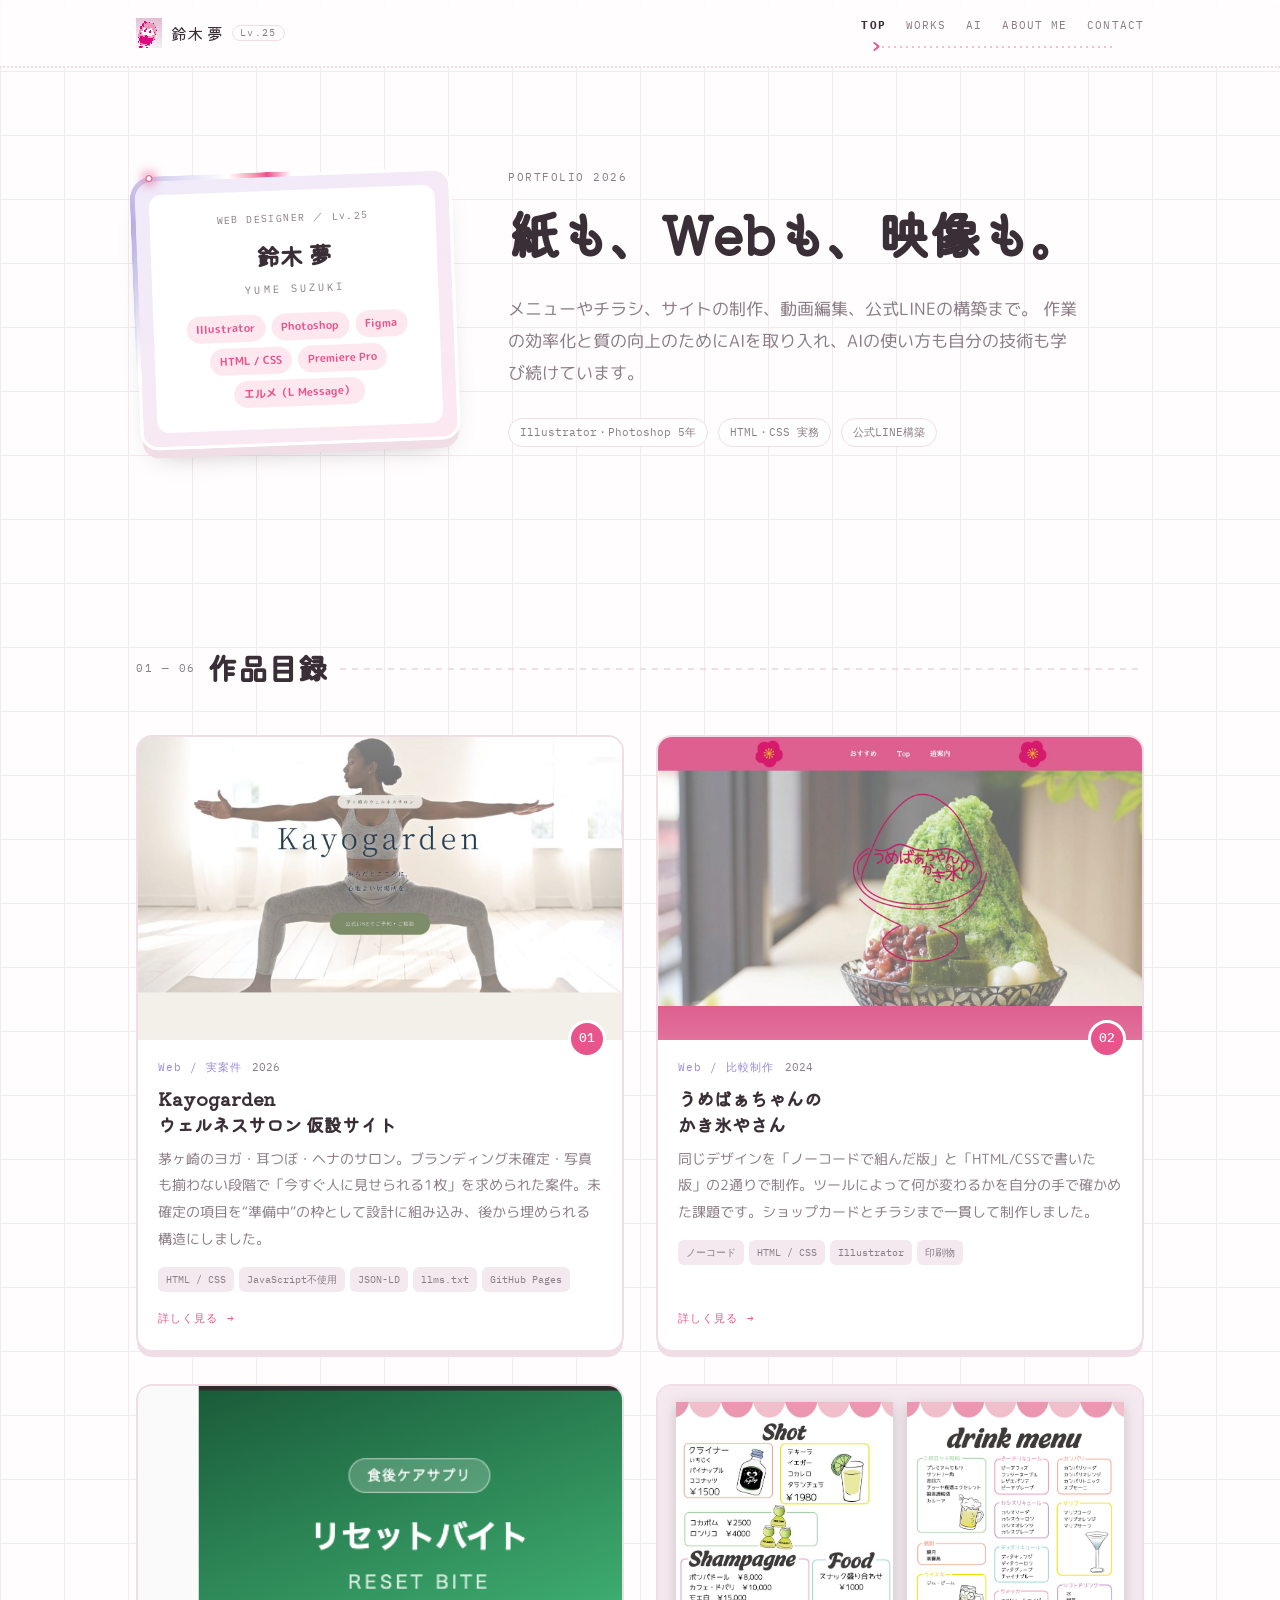
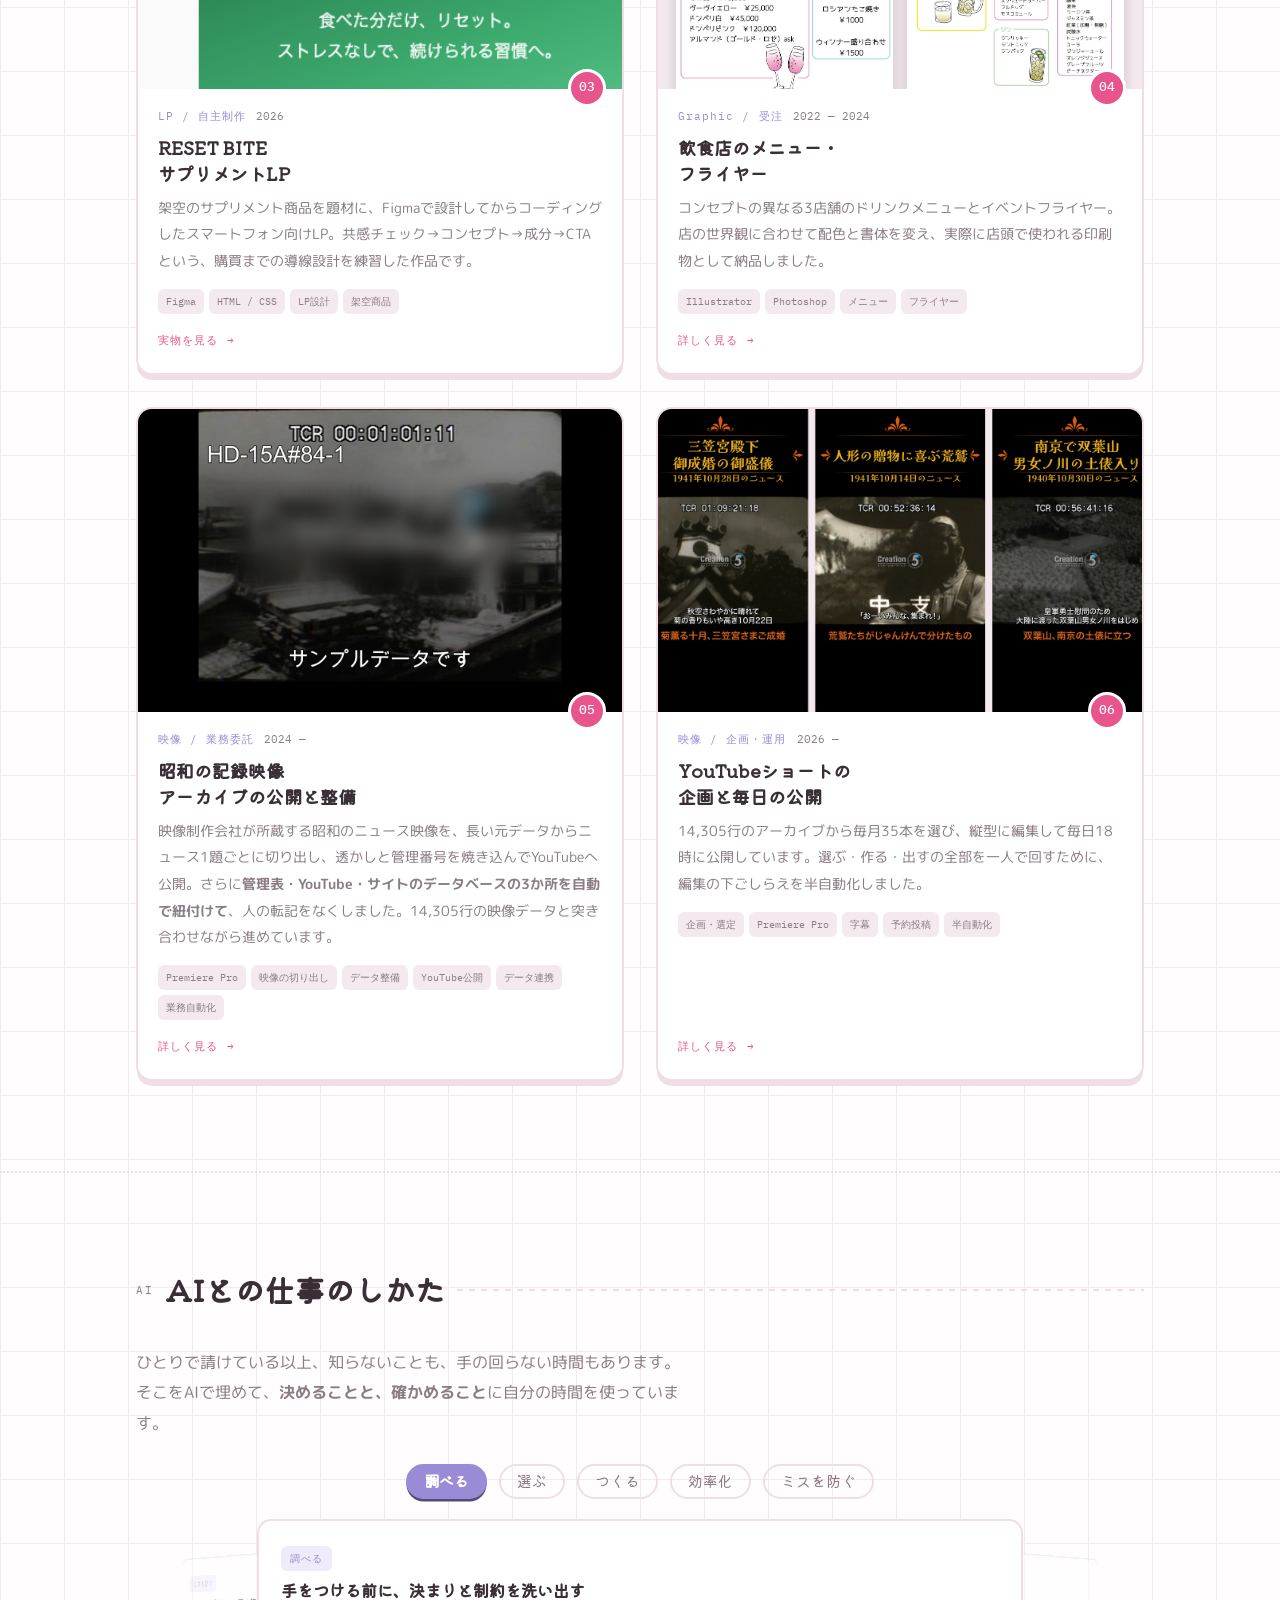
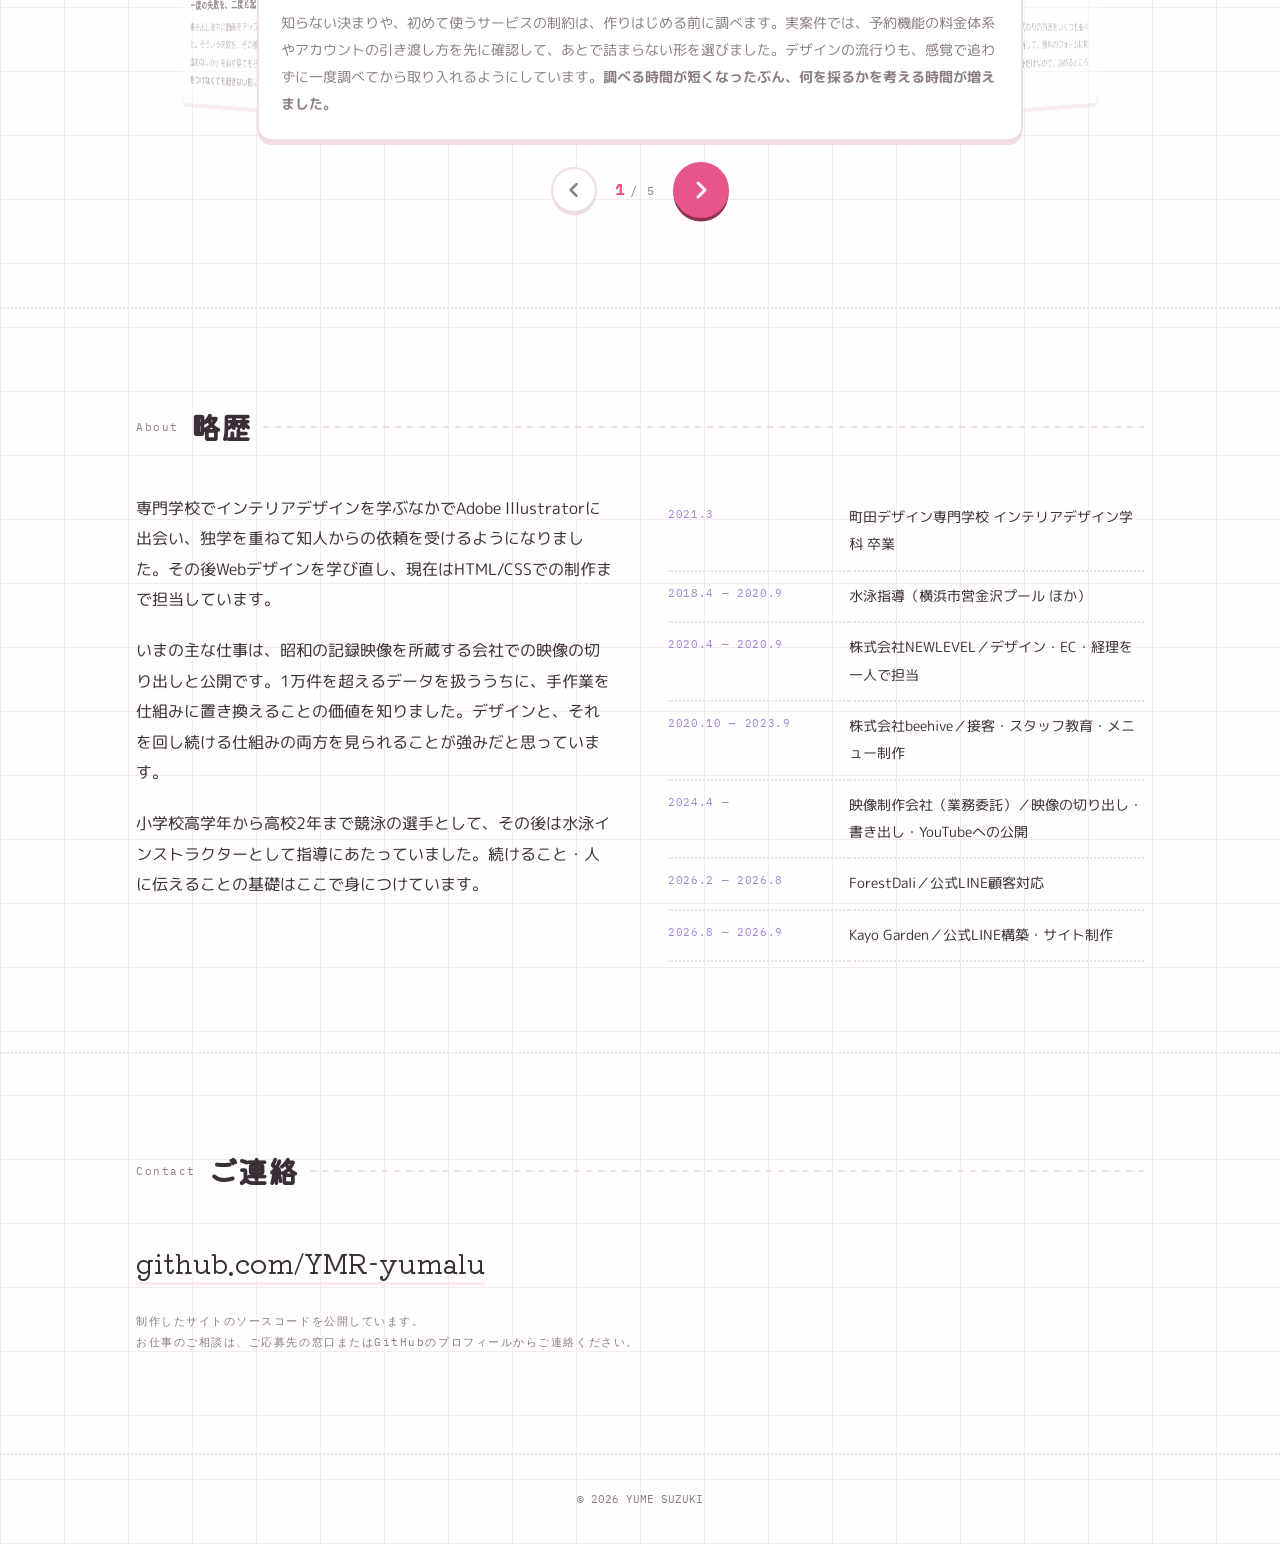
==== index.html @ 76d1723e "ポートフォリオサイトを公開 鈴木夢（Webデザイナー）の作品目録。実案件のサイト制作・LP・グラフィック・映像アーカイブの運用まで。  Co-Authored-By: Claude Opus 5 <n" ====
<!DOCTYPE html>
<html lang="ja">
<head>
<meta charset="UTF-8">
<meta name="viewport" content="width=device-width, initial-scale=1">
<title>鈴木夢 ポートフォリオ｜Webデザイナー</title>
<meta name="description" content="Webデザイナー鈴木夢の作品目録。実案件のサイト制作、LP、グラフィック、昭和の記録映像アーカイブの公開まで。">
<meta property="og:type" content="profile">
<meta property="og:title" content="鈴木夢 ポートフォリオ｜Webデザイナー">
<meta property="og:description" content="紙も、Webも、映像も。Webデザイナー鈴木夢の作品目録。">
<link rel="canonical" href="https://ymr-yumalu.github.io/">
<meta property="og:url" content="https://ymr-yumalu.github.io/">
<meta property="og:image" content="https://ymr-yumalu.github.io/img/ogp.png">
<meta property="og:site_name" content="鈴木夢 ポートフォリオ">
<meta property="og:locale" content="ja_JP">
<meta name="twitter:card" content="summary_large_image">
<link rel="preconnect" href="https://fonts.googleapis.com">
<link rel="preconnect" href="https://fonts.gstatic.com" crossorigin>
<link href="https://fonts.googleapis.com/css2?family=Kiwi+Maru:wght@400;500&family=M+PLUS+Rounded+1c:wght@400;500;700&family=IBM+Plex+Mono:wght@400;500&display=swap" rel="stylesheet">
<link rel="stylesheet" href="assets/style.css">
<script type="application/ld+json">
{
  "@context":"https://schema.org",
  "@type":"ProfilePage",
  "mainEntity":{
    "@type":"Person",
    "name":"鈴木 夢",
    "alternateName":"Yume Suzuki",
    "jobTitle":"Webデザイナー",
    "knowsAbout":["Webデザイン","HTML","CSS","Adobe Illustrator","Adobe Photoshop","Adobe Premiere Pro","Figma","LINE公式アカウント構築","動画編集","映像アーカイブ"],
    "alumniOf":{"@type":"CollegeOrUniversity","name":"町田デザイン専門学校"}
  }
}
</script>
</head>
<body>

<!-- ローディング -->
<div class="loader" aria-hidden="true">
  <span class="scan"></span>
  <img src="img/gameboy.png" alt="">
  <p>NOW LOADING</p>
</div>

<header class="site-head">
  <div class="wrap">
    <a class="logo" href="index.html">
      <img src="img/avatar.png" alt="" width="26" height="30">
      鈴木 夢
      <small>Lv.25</small>
    </a>
    <nav class="site-nav" aria-label="サイト内">
      <a href="#top">Top</a>
      <a href="#works">Works</a>
      <a href="#ai">AI</a>
      <a href="#about">About me</a>
      <a href="#contact">Contact</a>
      <span class="nav-arrow" aria-hidden="true">
        <span class="na-line"></span>
        <svg class="na-head" viewBox="0 0 14 18">
          <path d="M4 4 L10 9 L4 14" fill="none" stroke="currentColor"
                stroke-width="2.6" stroke-linecap="round" stroke-linejoin="round"/>
        </svg>
      </span>
    </nav>
  </div>
</header>

<main>

  <!-- 表紙 -->
  <section class="cover" id="top">
    <div class="wrap">
      <div class="cover-grid">

        <!-- プロフカード -->
        <div class="pcard">
          <div class="pcard-in">
            <p class="lv">WEB DESIGNER ／ Lv.25</p>
            <h2>鈴木 夢</h2>
            <p class="en">YUME SUZUKI</p>
            <ul>
              <li>Illustrator</li><li>Photoshop</li><li>Figma</li>
              <li>HTML / CSS</li><li>Premiere Pro</li>
              <li>エルメ（L Message）</li>
            </ul>
          </div>
        </div>

        <div>
          <p class="eyebrow">PORTFOLIO 2026</p>
          <h1>紙も、Webも、映像も。</h1>
          <p class="lead">
            メニューやチラシ、サイトの制作、動画編集、公式LINEの構築まで。
            作業の効率化と質の向上のためにAIを取り入れ、AIの使い方も自分の技術も学び続けています。
          </p>
          <p class="meta">
            <span>Illustrator・Photoshop 5年</span>
            <span>HTML・CSS 実務</span>
            <span>公式LINE構築</span>
          </p>
        </div>

      </div>
    </div>
  </section>

  <!-- 作品目録 -->
  <section class="section" id="works">
    <div class="wrap">
      <div class="section-head">
        <p class="eyebrow">01 — 06</p>
        <h2>作品目録</h2>
      </div>

      <div class="works">

        <a class="work" href="works/kayogarden.html">
          <div class="work-fig pan">
            <img src="img/kayogarden.jpg" alt="Kayogarden 仮設サイトの画面" loading="lazy">
          </div>
          <div class="work-body">
            <div class="work-index">
              <span class="num">01</span>
              <span class="cat">Web / 実案件</span>
              <span class="year">2026</span>
            </div>
            <h3>Kayogarden<br>ウェルネスサロン 仮設サイト</h3>
            <p>茅ヶ崎のヨガ・耳つぼ・ヘナのサロン。ブランディング未確定・写真も揃わない段階で「今すぐ人に見せられる1枚」を求められた案件。未確定の項目を“準備中”の枠として設計に組み込み、後から埋められる構造にしました。</p>
            <ul class="tags"><li>HTML / CSS</li><li>JavaScript不使用</li><li>JSON-LD</li><li>llms.txt</li><li>GitHub Pages</li></ul>
            <span class="more">詳しく見る →</span>
          </div>
        </a>

        <a class="work" href="works/umebaachan.html">
          <div class="work-fig pan">
            <img src="img/umebaachan.jpg" alt="うめばぁちゃんのかき氷やさん サイトの画面" loading="lazy">
          </div>
          <div class="work-body">
            <div class="work-index">
              <span class="num">02</span>
              <span class="cat">Web / 比較制作</span>
              <span class="year">2024</span>
            </div>
            <h3>うめばぁちゃんの<br>かき氷やさん</h3>
            <p>同じデザインを「ノーコードで組んだ版」と「HTML/CSSで書いた版」の2通りで制作。ツールによって何が変わるかを自分の手で確かめた課題です。ショップカードとチラシまで一貫して制作しました。</p>
            <ul class="tags"><li>ノーコード</li><li>HTML / CSS</li><li>Illustrator</li><li>印刷物</li></ul>
            <span class="more">詳しく見る →</span>
          </div>
        </a>

        <a class="work" href="works/reset-bite.html">
          <div class="work-fig pan">
            <img src="img/reset-bite.png" alt="RESET BITE LPの画面" loading="lazy">
          </div>
          <div class="work-body">
            <div class="work-index">
              <span class="num">03</span>
              <span class="cat">LP / 自主制作</span>
              <span class="year">2026</span>
            </div>
            <h3>RESET BITE<br>サプリメントLP</h3>
            <p>架空のサプリメント商品を題材に、Figmaで設計してからコーディングしたスマートフォン向けLP。共感チェック→コンセプト→成分→CTAという、購買までの導線設計を練習した作品です。</p>
            <ul class="tags"><li>Figma</li><li>HTML / CSS</li><li>LP設計</li><li>架空商品</li></ul>
            <span class="more">実物を見る →</span>
          </div>
        </a>

        <a class="work" href="works/graphic.html">
          <div class="work-fig duo">
            <img src="img/graphic-bar-drink.jpg" alt="ドリンクメニュー（ショット・シャンパン面）" loading="lazy">
            <img src="img/graphic-pajama-drink.jpg" alt="ドリンクメニュー（カクテル面）" loading="lazy">
          </div>
          <div class="work-body">
            <div class="work-index">
              <span class="num">04</span>
              <span class="cat">Graphic / 受注</span>
              <span class="year">2022 — 2024</span>
            </div>
            <h3>飲食店のメニュー・<br>フライヤー</h3>
            <p>コンセプトの異なる3店舗のドリンクメニューとイベントフライヤー。店の世界観に合わせて配色と書体を変え、実際に店頭で使われる印刷物として納品しました。</p>
            <ul class="tags"><li>Illustrator</li><li>Photoshop</li><li>メニュー</li><li>フライヤー</li></ul>
            <span class="more">詳しく見る →</span>
          </div>
        </a>

        <a class="work" href="works/archive.html">
          <div class="work-fig">
            <img src="img/archive.png" alt="切り出した映像の1コマ。管理番号と透かしが焼き込まれている" loading="lazy">
          </div>
          <div class="work-body">
            <div class="work-index">
              <span class="num">05</span>
              <span class="cat">映像 / 業務委託</span>
              <span class="year">2024 —</span>
            </div>
            <h3>昭和の記録映像<br>アーカイブの公開と整備</h3>
            <p>映像制作会社が所蔵する昭和のニュース映像を、長い元データからニュース1題ごとに切り出し、透かしと管理番号を焼き込んでYouTubeへ公開。さらに<strong>管理表・YouTube・サイトのデータベースの3か所を自動で紐付けて</strong>、人の転記をなくしました。14,305行の映像データと突き合わせながら進めています。</p>
            <ul class="tags"><li>Premiere Pro</li><li>映像の切り出し</li><li>データ整備</li><li>YouTube公開</li><li>データ連携</li><li>業務自動化</li></ul>
            <span class="more">詳しく見る →</span>
          </div>
        </a>

        <a class="work" href="works/shorts.html">
          <div class="work-fig">
            <img src="img/shorts.png" alt="制作したYouTubeショート3本の画面" loading="lazy">
          </div>
          <div class="work-body">
            <div class="work-index">
              <span class="num">06</span>
              <span class="cat">映像 / 企画・運用</span>
              <span class="year">2026 —</span>
            </div>
            <h3>YouTubeショートの<br>企画と毎日の公開</h3>
            <p>14,305行のアーカイブから毎月35本を選び、縦型に編集して毎日18時に公開しています。選ぶ・作る・出すの全部を一人で回すために、編集の下ごしらえを半自動化しました。</p>
            <ul class="tags"><li>企画・選定</li><li>Premiere Pro</li><li>字幕</li><li>予約投稿</li><li>半自動化</li></ul>
            <span class="more">詳しく見る →</span>
          </div>
        </a>

      </div>
    </div>
  </section>

  <!-- AIの使い方 -->
  <section class="section" id="ai">
    <div class="wrap">
      <div class="section-head">
        <p class="eyebrow">AI</p>
        <h2>AIとの仕事のしかた</h2>
      </div>
      <p class="lead" style="max-width:34em; color:var(--ink-2); margin-top:-.6em">
        ひとりで請けている以上、知らないことも、手の回らない時間もあります。
        そこをAIで埋めて、<strong>決めることと、確かめること</strong>に自分の時間を使っています。
      </p>

      <!-- スクロールカード -->
      <div class="ai-deck" style="margin-top:26px">

        <div class="ai-tabs" role="tablist" aria-label="AIとの仕事のしかた">
          <button class="ai-tab is-on" type="button" role="tab"
                  id="ai-t1" aria-controls="ai-p1" aria-selected="true"
                  tabindex="0">調べる<i class="spk" aria-hidden="true"></i></button>
          <button class="ai-tab" type="button" role="tab"
                  id="ai-t2" aria-controls="ai-p2" aria-selected="false"
                  tabindex="-1">選ぶ<i class="spk" aria-hidden="true"></i></button>
          <button class="ai-tab" type="button" role="tab"
                  id="ai-t3" aria-controls="ai-p3" aria-selected="false"
                  tabindex="-1">つくる<i class="spk" aria-hidden="true"></i></button>
          <button class="ai-tab" type="button" role="tab"
                  id="ai-t4" aria-controls="ai-p4" aria-selected="false"
                  tabindex="-1">効率化<i class="spk" aria-hidden="true"></i></button>
          <button class="ai-tab" type="button" role="tab"
                  id="ai-t5" aria-controls="ai-p5" aria-selected="false"
                  tabindex="-1">ミスを防ぐ<i class="spk" aria-hidden="true"></i></button>
        </div>

        <div class="ai-stage">
          <article class="ai-item is-on" role="tabpanel"
                   id="ai-p1" aria-labelledby="ai-t1">
            <span class="badge">調べる</span>
            <h3>手をつける前に、決まりと制約を洗い出す</h3>
            <p>知らない決まりや、初めて使うサービスの制約は、作りはじめる前に調べます。実案件では、予約機能の料金体系やアカウントの引き渡し方を先に確認して、あとで詰まらない形を選びました。デザインの流行りも、感覚で追わずに一度調べてから取り入れるようにしています。<strong>調べる時間が短くなったぶん、何を採るかを考える時間が増えました。</strong></p>
          </article>
          <article class="ai-item to-right" role="tabpanel"
                   id="ai-p2" aria-labelledby="ai-t2" aria-hidden="true">
            <span class="badge">選ぶ</span>
            <h3>候補を出すのはAI、決めるのは事情を知っている自分</h3>
            <p>実案件で、予約システムの有料プランが予算に合わないと分かったことがあります。代わりの方法をいくつも並べて比べ、対面でお支払いいただくお店なので<strong>「予約を受け付ける」だけで足りる</strong>と判断して、無料のフォームに切り替えました。選択肢を広げるのはAIが得意ですが、<strong>お店の事情を知っているのは自分だけ</strong>なので、決めるところは手放しません。</p>
          </article>
          <article class="ai-item far-right" role="tabpanel"
                   id="ai-p3" aria-labelledby="ai-t3" aria-hidden="true">
            <span class="badge">つくる</span>
            <h3>方向と言葉は自分で決めて、書くところを任せる</h3>
            <p>デザインの方向・構成・載せる言葉は自分で決めて、コードを書く部分をAIと一緒にやっています。このポートフォリオも、実案件のサイトもその作り方です。出来上がったものが表示崩れを起こしていないか、書き方のルールに沿っているかは、<strong>必ず自分の目で確認してから公開します。</strong></p>
          </article>
          <article class="ai-item far-left" role="tabpanel"
                   id="ai-p4" aria-labelledby="ai-t4" aria-hidden="true">
            <span class="badge">効率化</span>
            <h3>同じ作業を二度やらない形にする</h3>
            <p>手で繰り返していた作業は、気づいた時点で仕組みに置き換えています。映像の書き出しから記録までについての話は（<a href="works/archive.html">05</a>）に、毎日の投稿の下ごしらえを自動化した話は（<a href="works/shorts.html">06</a>）に書きました。自分用にも、朝にその日の予定を読み上げてくれる仕組みや、外出先から作業メモを送れる仕組みを作り、ミスや忘れを防いでいます。<strong>空いた時間は、デザインを考えることと、自動で終わった作業を確かめることに使っています。</strong></p>
          </article>
          <article class="ai-item to-left" role="tabpanel"
                   id="ai-p5" aria-labelledby="ai-t5" aria-hidden="true">
            <span class="badge">ミスを防ぐ</span>
            <h3>一度の失敗を、二度と起きない形にする</h3>
            <p>書き出し途中の動画をアップして消してしまったこと、数の範囲を「たぶんここまで」で切って半分やり残したこと。そういう失敗を、その都度<strong>手順そのものに書き足して</strong>きました。文章も、書いたあとに「この言い方は事実と違わないか」を必ず見てもらいます。上書きの前に控えを取る、範囲は端まで数える。<strong>気をつけるのではなく、気をつけなくても起きない形</strong>にしています。</p>
          </article>
        </div>

        <div class="ai-ctrl">
          <button class="ai-nav" type="button" data-d="-1" aria-label="前のカード"><svg viewBox="0 0 24 24" aria-hidden="true"><path d="M15 5 L8 12 L15 19" fill="none" stroke="currentColor" stroke-width="3" stroke-linecap="round" stroke-linejoin="round"/></svg></button>
          <p class="ai-count"><b>1</b><span>/ 5</span></p>
          <button class="ai-nav is-main" type="button" data-d="1" aria-label="次のカード"><svg viewBox="0 0 24 24" aria-hidden="true"><path d="M9 5 L16 12 L9 19" fill="none" stroke="currentColor" stroke-width="3" stroke-linecap="round" stroke-linejoin="round"/></svg></button>
        </div>

      </div>

    </div>
  </section>

  <!-- 略歴 -->
  <section class="section" id="about">
    <div class="wrap">
      <div class="section-head">
        <p class="eyebrow">About</p>
        <h2>略歴</h2>
      </div>
      <div class="cols">
        <div class="prose">
          <p>専門学校でインテリアデザインを学ぶなかでAdobe Illustratorに出会い、独学を重ねて知人からの依頼を受けるようになりました。その後Webデザインを学び直し、現在はHTML/CSSでの制作まで担当しています。</p>
          <p>いまの主な仕事は、昭和の記録映像を所蔵する会社での映像の切り出しと公開です。1万件を超えるデータを扱ううちに、手作業を仕組みに置き換えることの価値を知りました。デザインと、それを回し続ける仕組みの両方を見られることが強みだと思っています。</p>
          <p>小学校高学年から高校2年まで競泳の選手として、その後は水泳インストラクターとして指導にあたっていました。続けること・人に伝えることの基礎はここで身につけています。</p>
        </div>
        <div>
          <table class="ledger">
            <tbody>
              <tr><th>2021.3</th><td>町田デザイン専門学校 インテリアデザイン学科 卒業</td></tr>
              <tr><th>2018.4 — 2020.9</th><td>水泳指導（横浜市営金沢プール ほか）</td></tr>
              <tr><th>2020.4 — 2020.9</th><td>株式会社NEWLEVEL／デザイン・EC・経理を一人で担当</td></tr>
              <tr><th>2020.10 — 2023.9</th><td>株式会社beehive／接客・スタッフ教育・メニュー制作</td></tr>
              <tr><th>2024.4 —</th><td>映像制作会社（業務委託）／映像の切り出し・書き出し・YouTubeへの公開</td></tr>
              <tr><th>2026.2 — 2026.8</th><td>ForestDali／公式LINE顧客対応</td></tr>
              <tr><th>2026.8 — 2026.9</th><td>Kayo Garden／公式LINE構築・サイト制作</td></tr>
            </tbody>
          </table>
        </div>
      </div>
    </div>
  </section>

  <!-- 連絡先 -->
  <section class="section contact" id="contact">
    <div class="wrap">
      <div class="section-head">
        <p class="eyebrow">Contact</p>
        <h2>ご連絡</h2>
      </div>
      <p><a href="https://github.com/YMR-yumalu" target="_blank" rel="noopener">github.com/YMR-yumalu</a></p>
      <p class="eyebrow" style="margin-top:22px">
        制作したサイトのソースコードを公開しています。<br>
        お仕事のご相談は、ご応募先の窓口またはGitHubのプロフィールからご連絡ください。
      </p>
    </div>
  </section>

</main>

<footer class="site-foot">
  <div class="wrap"><p>© 2026 YUME SUZUKI</p></div>
</footer>

<script src="assets/motion.js" defer></script>
</body>
</html>
---- assets/style.css ----
/* =========================================================
   鈴木夢 ポートフォリオ
   様式：方眼紙の上に、カードを並べた作品ノート。
   色と書体は :root に集約。ここだけ変えれば全体が変わる。
   ========================================================= */
:root{
  --bg:#FFFDFE;          /* 紙 */
  --grid:#F3E9EE;        /* 方眼の線 */
  --card:#FFFFFF;        /* カード面 */
  --ink:#3A2F36;         /* 文字 */
  --ink-2:#8B7C85;       /* 補助文字 */
  --rule:#F0DDE6;        /* 罫線・影 */
  --pink:#E8548C;        /* 主役の色 */
  --pink-soft:#FDE8F0;
  --purple:#9B8BD6;      /* second */
  --purple-soft:#EFEBFA;

  --f-d:"Kiwi Maru", serif;                       /* 見出し */
  --f-b:"M PLUS Rounded 1c", system-ui, sans-serif; /* 本文 */
  --f-m:"IBM Plex Mono", ui-monospace, monospace;   /* ラベル・数字 */

  --gutter:clamp(18px, 5vw, 56px);
  --measure:34em;
}
/* ダークモード。OS設定に追従し、[data-theme] があればそちらを優先 */
@media (prefers-color-scheme: dark){
  :root:not([data-theme="light"]){
    --bg:#1C1620; --grid:#2A2130; --card:#241C2A; --ink:#F3E9EF; --ink-2:#A797A4;
    --rule:#392E42; --pink:#FF87B4; --pink-soft:#33202A; --purple:#B7A8EC; --purple-soft:#261F35;
  }
}
:root[data-theme="dark"]{
  --bg:#1C1620; --grid:#2A2130; --card:#241C2A; --ink:#F3E9EF; --ink-2:#A797A4;
  --rule:#392E42; --pink:#FF87B4; --pink-soft:#33202A; --purple:#B7A8EC; --purple-soft:#261F35;
}
:root[data-theme="light"]{
  --bg:#FFFDFE; --grid:#F3E9EE; --card:#FFFFFF; --ink:#3A2F36; --ink-2:#8B7C85;
  --rule:#F0DDE6; --pink:#E8548C; --pink-soft:#FDE8F0; --purple:#9B8BD6; --purple-soft:#EFEBFA;
}

*,*::before,*::after{ box-sizing:border-box; }
html{ -webkit-text-size-adjust:100%; scroll-behavior:smooth; }
body{
  margin:0; color:var(--ink); font-family:var(--f-b);
  font-size:16px; line-height:1.9;
  /* 方眼紙。64pxマスの薄い罫 */
  background:
    repeating-linear-gradient(0deg,  var(--grid) 0 1px, transparent 1px 64px),
    repeating-linear-gradient(90deg, var(--grid) 0 1px, transparent 1px 64px),
    var(--bg);
}
img{ max-width:100%; height:auto; display:block; }
a{ color:inherit; }
:focus-visible{ outline:2px solid var(--pink); outline-offset:3px; }
@media (prefers-reduced-motion: reduce){ *{ animation:none !important; transition:none !important; } }

.wrap{ max-width:1120px; margin-inline:auto; padding-inline:var(--gutter); }
.eyebrow{ font-family:var(--f-m); font-size:11px; letter-spacing:.14em; color:var(--ink-2); }
.num{ font-family:var(--f-m); font-variant-numeric:tabular-nums; }

/* ── ヘッダー ──
   ロゴの左にドット絵、ナビはホバーで下線が伸びる。
   右端の CONTACT だけピル型にして、行き先をひとつに絞る。 */
.site-head{
  position:sticky; top:0; z-index:10;
  background:color-mix(in srgb, var(--bg) 82%, transparent);
  backdrop-filter:blur(10px) saturate(1.2);
  border-bottom:2px dotted var(--rule);
}
.site-head .wrap{
  display:flex; align-items:center; justify-content:space-between;
  gap:10px 16px; padding-block:11px; flex-wrap:wrap;
}
.site-head .logo{
  display:inline-flex; align-items:center; gap:9px;
  font-family:var(--f-d); font-size:16px; text-decoration:none; line-height:1;
}
.site-head .logo img{
  width:26px; height:auto; image-rendering:pixelated;
  transition:transform .25s cubic-bezier(.2,1.4,.4,1);
}
.site-head .logo:hover img{ transform:translateY(-3px) rotate(-6deg); }
.site-head .logo small{
  font-family:var(--f-m); font-size:9.5px; letter-spacing:.14em; color:var(--ink-2);
  border:1px solid var(--rule); border-radius:999px; padding:2px 7px;
}
.site-nav{
  position:relative; display:flex; align-items:center;
  gap:clamp(10px,2.4vw,20px);
  padding-bottom:15px;          /* 下に矢印のレールを置くぶん */
}
.site-nav a{
  position:relative; padding-block:4px;
  font-family:var(--f-m); font-size:11px; letter-spacing:.1em;
  text-transform:uppercase; text-decoration:none; color:var(--ink-2);
  transition:color .25s;
}
/* 下線がホバーで左から伸びる。scaleXではなくbackground-sizeで伸ばす
   （scaleXは折り返しで崩れるため） */
.site-nav a{
  background-image:linear-gradient(var(--pink), var(--pink));
  background-repeat:no-repeat; background-position:left bottom;
  background-size:0% 2px; transition:background-size .25s, color .25s;
}
.site-nav a:hover{ background-size:100% 2px; color:var(--ink); }
/* いま見ている場所。矢印の先が届いた項目が濃くなる */
.site-nav a.here{ color:var(--ink); font-weight:700; }

/* ── ナビの下をのびていく矢印 ──
   いまページのどこにいるかを、矢印の長さで見せる。
   先端の座標は motion.js が --na-tip / --na-len に入れる。 */
.nav-arrow{
  position:absolute; left:0; right:0; bottom:2px; height:12px;
  color:var(--pink); pointer-events:none;
}
/* 進む先を示すレール（点線）。TOPの中心からCONTACTの中心まで */
.nav-arrow::before{
  content:''; position:absolute; top:50%; margin-top:-1px;
  left:var(--na-start,0px); width:var(--na-full,0px); height:2px;
  background-image:radial-gradient(circle,
    color-mix(in srgb, var(--pink) 38%, transparent) 1px, transparent 1.2px);
  background-size:6px 2px; background-repeat:repeat-x;
}
.na-line{
  position:absolute; top:50%; left:var(--na-start,0px);
  width:var(--na-len,0px); height:2px; margin-top:-1px;
  background:var(--pink); border-radius:2px;
}
.na-head{
  position:absolute; top:50%; left:var(--na-tip,0px);
  width:11px; height:13px; margin-top:-6.5px; margin-left:-3px;
}

/* ── 表紙：プロフィールカード＋見出し ── */
.cover{ padding-block:clamp(40px,8vw,88px); }
.cover .cover-grid{ display:grid; gap:clamp(24px,5vw,52px); grid-template-columns:1fr; align-items:center; }
@media (min-width:860px){ .cover .cover-grid{ grid-template-columns:minmax(0,320px) minmax(0,1fr); } }

.pcard{
  background:linear-gradient(150deg, var(--purple-soft), var(--pink-soft));
  border:3px solid var(--card); border-radius:18px; padding:14px;
  box-shadow:0 10px 0 -2px var(--rule), 0 18px 30px -18px rgba(0,0,0,.35);
  transform:rotate(-2.2deg);
}
.pcard-in{ background:var(--card); border-radius:12px; padding:18px 18px 22px; text-align:center; }
.pcard .lv{ font-family:var(--f-m); font-size:10px; letter-spacing:.14em; color:var(--ink-2); margin:0; }
.pcard h2{ font-family:var(--f-d); font-size:1.45rem; margin:.25em 0 .1em; }
.pcard .en{ font-family:var(--f-m); font-size:10.5px; letter-spacing:.2em; color:var(--ink-2); margin:0; }
.pcard ul{ list-style:none; padding:0; margin:14px 0 0; display:flex; flex-wrap:wrap; gap:6px; justify-content:center; }
.pcard li{ font-size:11px; font-weight:700; background:var(--pink-soft); color:var(--pink); border-radius:999px; padding:3px 10px; }

.cover h1{
  /* 「紙も、Webも、映像も。」が狭い画面でも1行に収まる大きさ */
  font-family:var(--f-d); font-size:clamp(1.5rem,7.2vw,3.2rem);
  line-height:1.35; margin:0 0 .5em; text-wrap:balance;
}
/* 860〜1120pxは2カラムになって右側が狭いので、その帯だけ見出しを抑える
   （この幅で「紙も、Webも、映像も。」が2行に折り返すのを防ぐ） */
@media (min-width:860px) and (max-width:1200px){
  .cover h1{ font-size:clamp(1.5rem,4vw,3.2rem); }
}
.cover h1 mark{ background:linear-gradient(transparent 62%, var(--pink-soft) 62%); color:inherit; }
.cover h1 .en{
  display:block; font-family:var(--f-m); font-size:clamp(.66rem,1.8vw,.8rem);
  letter-spacing:.26em; color:var(--ink-2); margin-top:1.6em;
}
.cover .lead{ max-width:var(--measure); color:var(--ink-2); font-size:clamp(.95rem,1.7vw,1.05rem); }
.cover .meta{ margin-top:1.8em; display:flex; flex-wrap:wrap; gap:6px 10px; padding:0; list-style:none; }
.cover .meta span{ font-family:var(--f-m); font-size:11px; color:var(--ink-2); background:var(--card);
  border:1px solid var(--rule); border-radius:999px; padding:3px 11px; }

/* ── セクション ── */
.section{ padding-block:clamp(40px,7vw,90px); }
.section + .section{ border-top:2px dotted var(--rule); }
.section-head{ display:flex; align-items:center; gap:12px; margin-bottom:clamp(20px,4vw,38px); flex-wrap:wrap; }
.section-head h2{ font-family:var(--f-d); font-size:clamp(1.3rem,3.2vw,1.85rem); margin:0; }
.section-head .eyebrow{ order:-1; width:100%; }
@media (min-width:600px){ .section-head .eyebrow{ order:0; width:auto; } }
.section-head::after{
  content:""; flex:1; min-width:40px; height:2px;
  background:repeating-linear-gradient(90deg, var(--rule) 0 6px, transparent 6px 12px);
}

/* ── 作品カード ── */
.works{ display:grid; gap:clamp(20px,3.5vw,32px); grid-template-columns:1fr; }
@media (min-width:800px){ .works{ grid-template-columns:1fr 1fr; } }
.work{
  background:var(--card); border:2px solid var(--rule); border-radius:16px; overflow:hidden;
  text-decoration:none; color:inherit; display:flex; flex-direction:column;
  box-shadow:0 6px 0 -1px var(--rule);
  transition:transform .2s, box-shadow .2s;
}
.work:hover{ transform:translateY(-4px); box-shadow:0 12px 0 -2px var(--pink-soft); }
.work-fig{ aspect-ratio:16/10; overflow:hidden; background:var(--grid); position:relative; }
.work-fig img{ width:100%; height:100%; object-fit:cover; object-position:top center; }
.work-body{ padding:18px 20px 22px; position:relative; flex:1; display:flex; flex-direction:column; }
.work-index{ display:flex; align-items:center; gap:10px; flex-wrap:wrap; }
.work-index .num{
  position:absolute; top:-20px; right:16px;
  background:var(--pink); color:#fff; font-size:13px; font-weight:500;
  border-radius:999px; width:38px; height:38px; display:grid; place-content:center;
  border:3px solid var(--card);
}
.work-index .cat{ font-family:var(--f-m); font-size:10.5px; letter-spacing:.1em; color:var(--purple); }
.work-index .year{ font-family:var(--f-m); font-size:10.5px; color:var(--ink-2); }
.work-body h3{ font-family:var(--f-d); font-size:1.12rem; margin:.4em 0 .5em; line-height:1.45; }
.work-body p{ margin:0 0 1em; color:var(--ink-2); font-size:.88rem; }
.tags{ display:flex; flex-wrap:wrap; gap:5px; list-style:none; padding:0; margin:0 0 1em; }
.tags li{ font-family:var(--f-m); font-size:10px; color:var(--ink-2); background:var(--grid);
  border-radius:6px; padding:3px 8px; }
.more{ font-family:var(--f-m); font-size:11px; letter-spacing:.1em; color:var(--pink); margin-top:auto; }
.work:hover .more{ text-decoration:underline; text-underline-offset:4px; }

/* ── 数字 ── */
.figures{ display:grid; gap:14px; grid-template-columns:repeat(auto-fit,minmax(168px,1fr)); }
.figures div{
  background:var(--card); border:2px solid var(--rule); border-radius:14px;
  padding:clamp(16px,3vw,24px); box-shadow:0 5px 0 -1px var(--rule);
}
.figures dt{ font-family:var(--f-m); font-size:10.5px; letter-spacing:.1em; color:var(--ink-2); }
.figures dd{
  margin:.3em 0 0; font-family:var(--f-d); font-size:clamp(1.5rem,4vw,2.2rem);
  font-variant-numeric:tabular-nums; line-height:1.2; color:var(--pink);
}
.figures dd small{ font-size:.42em; font-family:var(--f-b); color:var(--ink-2); margin-left:.4em; }

/* ── 略歴 ── */
.cols{ display:grid; gap:clamp(24px,5vw,56px); grid-template-columns:1fr; }
@media (min-width:800px){ .cols{ grid-template-columns:minmax(0,1fr) minmax(0,1fr); } }
.prose{ max-width:var(--measure); }
.prose p{ margin:0 0 1.3em; }
.ledger{ width:100%; border-collapse:collapse; font-size:.9rem; table-layout:fixed; }
.ledger th,.ledger td{ text-align:left; padding:11px 0; border-bottom:2px dotted var(--rule); vertical-align:top; }
.ledger th{ font-weight:400; color:var(--purple); font-family:var(--f-m); font-size:11px;
  letter-spacing:.06em; padding-right:16px; width:38%; }
.ledger td{ word-break:break-word; }

/* ── 連絡先 ── */
.contact a{ font-family:var(--f-d); font-size:clamp(1.1rem,3.4vw,1.7rem); text-decoration:none;
  border-bottom:3px solid var(--pink-soft); }
.contact a:hover{ color:var(--pink); border-bottom-color:var(--pink); }

/* ── フッター ── */
.site-foot{ padding-block:34px; border-top:2px dotted var(--rule); }
.site-foot p{ margin:0; font-family:var(--f-m); font-size:11px; color:var(--ink-2); text-align:center; }

/* ── 詳細ページ ── */
.detail-head{ padding-block:clamp(36px,7vw,84px) clamp(22px,4vw,44px); }
.detail-head .work-index{ position:relative; }
.detail-head .work-index .num{
  position:static; width:auto; height:auto; border:0; border-radius:999px;
  padding:3px 13px; font-size:12px; letter-spacing:.06em;
}
.detail-head h1{ font-family:var(--f-d); font-size:clamp(1.6rem,5vw,2.8rem);
  line-height:1.4; margin:.5em 0 .5em; text-wrap:balance; }
.detail-head .lead{ color:var(--ink-2); }
.shot{ border:2px solid var(--rule); border-radius:14px; overflow:hidden; box-shadow:0 6px 0 -1px var(--rule); }
.embed{ border:2px solid var(--rule); border-radius:14px; overflow:hidden; background:var(--card);
  box-shadow:0 6px 0 -1px var(--rule); }
.embed iframe{ display:block; width:100%; max-width:100%; border:0; }
.back{ font-family:var(--f-m); font-size:11px; letter-spacing:.1em; text-decoration:none; color:var(--ink-2); }
.back:hover{ color:var(--pink); }
code{ font-family:var(--f-m); font-size:.85em; background:var(--grid); padding:1px 5px; border-radius:4px; }

/* ── 小さい画面の調整 ── */
@media (max-width:620px){
  .site-head .wrap{ padding-block:10px; }
  .site-nav{ gap:11px; padding-bottom:13px; }
  .site-nav a{ font-size:9.5px; letter-spacing:.06em; }
  .nav-arrow{ height:10px; }
  .na-head{ width:10px; height:12px; margin-top:-6px; }
  .pcard{ transform:rotate(-1.4deg); }
  .ai-tabs{ gap:9px 8px; }
  .ai-tab{ font-size:.82rem; padding:7px 12px; }
  .ai-item{ width:86%; }
  .ledger th{ width:42%; padding-right:12px; }
}

/* =========================================================
   ローディング画面
   既存ポートフォリオ表紙のゲームボーイを起動させる演出。
   ・JSなし。CSSアニメーションだけで消える
   ・アニメーションを切っている人には一瞬で消える（見えない）
   ・素材が白背景なので、画面の地色も白で合わせて境目を消している
   ========================================================= */
.loader{
  position:fixed; inset:0; z-index:9999;
  display:grid; place-content:center; justify-items:center; gap:22px;
  background:var(--bg);
  animation:loader-out .5s ease 2.2s forwards;
}
.loader img{
  width:min(44vw, 200px); height:auto;
  animation:loader-pop .6s cubic-bezier(.2,1.3,.4,1) both;
}
/* 画面の光が走る（電源を入れた感じ） */
.loader .scan{
  position:absolute; top:0; left:0; right:0; bottom:0; pointer-events:none;
  background:linear-gradient(180deg, transparent 45%, rgba(232,84,140,.16) 50%, transparent 55%);
  background-size:100% 220px;
  animation:loader-scan 1.1s linear 2;
}
.loader p{
  margin:0; font-family:var(--f-m); font-size:11px; letter-spacing:.24em; color:#B6A5B0;
}
.loader p::after{ content:""; animation:loader-dots 1s steps(4,end) infinite; }

@keyframes loader-pop{ from{ opacity:0; transform:translateY(14px) scale(.94) rotate(-4deg); }
                       to  { opacity:1; transform:none; } }
@keyframes loader-scan{ from{ background-position:0 -220px; } to{ background-position:0 100vh; } }
@keyframes loader-dots{ 0%{content:"";} 25%{content:"・";} 50%{content:"・・";} 75%{content:"・・・";} }
@keyframes loader-out{ to{ opacity:0; visibility:hidden; } }

/* 動きを減らす設定の人には出さない */
@media (prefers-reduced-motion: reduce){
  .loader{ display:none; }
}


/* ── AIの使い方セクション ── */
/* ── AIとの仕事のしかた：1枚ずつめくるカード ──
   5つの言葉をタブにして、いま見ているものの周りだけキラキラさせる。
   カードの入れ替えは Swiper の creative effect と同じ考え方で、
   「出ていく側は左へ倒れながら消える／入ってくる側は右から起き上がる」。
   ライブラリは使わず、transform と transition だけで組んでいる。 */
.ai-deck{ --deck:.55s; }

.ai-tabs{ display:flex; flex-wrap:wrap; justify-content:center; gap:10px 12px; margin-bottom:20px; }
.ai-tab{
  position:relative; font:inherit; font-family:var(--f-d); font-size:.92rem; line-height:1;
  background:transparent; border:2px solid var(--rule); border-radius:999px;
  padding:8px 16px; color:var(--ink-2); cursor:pointer;
  transition:color .25s, background .25s, border-color .25s, box-shadow .25s, transform .25s;
}
.ai-tab:hover{ color:var(--ink); border-color:var(--purple); }
.ai-tab.is-on{
  color:#fff; background:var(--purple); border-color:var(--purple); font-weight:700;
  box-shadow:0 3px 0 -0.5px color-mix(in srgb, var(--purple) 55%, #000);
}
/* キラキラ（3つを時間差で瞬かせる） */
.ai-tab::before, .ai-tab::after, .ai-tab .spk{
  content:''; position:absolute; display:block; opacity:0; pointer-events:none;
  background:var(--pink);
  clip-path:polygon(50% 0%,60% 40%,100% 50%,60% 60%,50% 100%,40% 60%,0% 50%,40% 40%);
}
.ai-tab::before{ width:14px; height:14px; left:-8px;  top:-8px; }
.ai-tab .spk  { width:10px; height:10px; right:-6px; top:-8px; }
.ai-tab::after{ width:8px;  height:8px;  right:-10px; bottom:-5px; }
.ai-tab.is-on::before{ animation:twinkle 1.9s ease-in-out infinite; }
.ai-tab.is-on .spk   { animation:twinkle 1.9s ease-in-out .5s infinite; }
.ai-tab.is-on::after { animation:twinkle 1.9s ease-in-out 1s infinite; }
@keyframes twinkle{
  0%,100%{ opacity:0; transform:scale(.25) rotate(-25deg); }
  45%    { opacity:1; transform:scale(1)   rotate(20deg); }
}

/* カードの舞台。はみ出す分はここで切る（横スクロールを出さないため） */
.ai-stage{
  display:grid; perspective:1100px;
  overflow:hidden; padding:6px 6px 14px; margin:-6px -6px -14px;
  box-sizing:content-box;                   /* 高さ指定を中身の高さと一致させる */
  transition:height .45s cubic-bezier(.25,.8,.3,1);
}
/* カードの見た目は元のまま（バッジ・余白・文字の大きさ） */
.ai-item{
  grid-area:1 / 1; align-self:start;        /* 5枚を同じ場所に重ねる */
  width:76%; justify-self:center;           /* 細くして、左右に前後のカードを覗かせる */
  background:var(--card); border:2px solid var(--rule); border-radius:14px;
  padding:20px 22px 22px; box-shadow:0 5px 0 -1px var(--rule); position:relative;
  backface-visibility:hidden;
  transition:transform var(--deck) cubic-bezier(.25,.8,.3,1), opacity var(--deck) ease;
}
.ai-item h3{ font-family:var(--f-d); font-size:1.02rem; margin:0 0 .5em; line-height:1.5; }
.ai-item p{ margin:0; color:var(--ink-2); font-size:.88rem; }
.ai-item .badge{
  display:inline-block; font-family:var(--f-m); font-size:10px; letter-spacing:.1em;
  color:var(--purple); background:var(--purple-soft); border-radius:6px;
  padding:3px 9px; margin-bottom:.7em;
}
.ai-item.is-on{ transform:none; opacity:1; z-index:2; }
/* 前後の1枚は端から覗かせる。2枚以上離れたものは外へ逃がす */
.ai-item.to-left, .ai-item.to-right, .ai-item.far-left, .ai-item.far-right{
  align-self:stretch; overflow:hidden;      /* 覗いている分がはみ出さないように */
  z-index:1; pointer-events:none;
}
.ai-item.to-left{
  transform-origin:right center; transform:translateX(-62%) rotateY(-38deg) scale(.9);
  opacity:.5;
}
.ai-item.to-right{
  transform-origin:left center; transform:translateX(62%) rotateY(38deg) scale(.9);
  opacity:.5;
}
.ai-item.far-left{
  transform-origin:right center; transform:translateX(-118%) rotateY(-50deg) scale(.78);
  opacity:0;
}
.ai-item.far-right{
  transform-origin:left center; transform:translateX(118%) rotateY(50deg) scale(.78);
  opacity:0;
}

/* めくるボタン。右向き（次へ）を主役にする */
.ai-ctrl{ display:flex; align-items:center; justify-content:center; gap:18px; margin-top:20px; }
.ai-nav{
  width:46px; height:46px; border-radius:50%; cursor:pointer;
  display:grid; place-items:center;
  background:var(--card); border:2px solid var(--rule); color:var(--ink-2);
  box-shadow:0 3px 0 -0.5px var(--rule);
  transition:transform .18s, box-shadow .18s, background .2s, color .2s, border-color .2s;
}
.ai-nav svg{ width:20px; height:20px; }
.ai-nav:hover{ color:var(--ink); border-color:var(--purple); transform:translateY(-2px); box-shadow:0 5px 0 -0.5px var(--rule); }
.ai-nav.is-main{
  width:56px; height:56px; background:var(--pink); border-color:var(--pink); color:#fff;
  box-shadow:0 4px 0 -0.5px color-mix(in srgb, var(--pink) 60%, #000);
}
.ai-nav.is-main svg{ width:24px; height:24px; }
.ai-nav.is-main:hover{ box-shadow:0 6px 0 -0.5px color-mix(in srgb, var(--pink) 60%, #000); }
.ai-nav:active{ transform:translateY(2px); box-shadow:0 1px 0 -0.5px var(--rule); }
.ai-nav.is-main:active{ box-shadow:0 1px 0 -0.5px color-mix(in srgb, var(--pink) 60%, #000); }
.ai-count{ margin:0; font-family:var(--f-m); font-size:12px; letter-spacing:.12em; color:var(--ink-2); }
.ai-count b{ color:var(--pink); font-size:16px; margin-right:.25em; }

/* =========================================================
   ネームカードのキラキラ
   ①縁を回るグラデーション … conic-gradient の角度を @property でアニメさせる
     （@property を使わないと角度は補間できず、カクつく）
   ②周回するキラッ … offset-path: border-box で、カードの縁を1周させる
   どちらも JavaScript なし。動きを減らす設定の人には止まる。
   ========================================================= */
@property --spark-angle{
  syntax:'<angle>'; initial-value:0deg; inherits:false;
}

.pcard{ position:relative; isolation:isolate; }

/* ① 縁をまわる光。padding＋mask-composite で「縁のリングだけ」を見せる */
.pcard::before{
  content:""; position:absolute; inset:-5px; border-radius:23px;
  padding:5px; pointer-events:none; z-index:-1;
  background:conic-gradient(from var(--spark-angle),
    transparent 0deg 250deg,
    color-mix(in srgb, var(--purple) 70%, transparent) 300deg,
    #ffffff 335deg,
    var(--pink) 350deg,
    transparent 360deg);
  -webkit-mask:linear-gradient(#000 0 0) content-box, linear-gradient(#000 0 0);
          mask:linear-gradient(#000 0 0) content-box, linear-gradient(#000 0 0);
  -webkit-mask-composite:xor; mask-composite:exclude;
  animation:spark-spin 3.4s linear infinite;
}

/* ② 縁を周回する小さな光の粒 */
.pcard::after{
  content:""; position:absolute; top:0; left:0;
  width:9px; height:9px; border-radius:50%; pointer-events:none; z-index:2;
  background:radial-gradient(circle, #fff 0 28%, var(--pink) 45%, transparent 72%);
  box-shadow:0 0 10px 3px color-mix(in srgb, var(--pink) 55%, transparent);
  offset-path:border-box; offset-distance:0%; offset-rotate:0deg;
  animation:spark-travel 3.4s linear infinite;
}

@keyframes spark-spin{ to{ --spark-angle:360deg; } }
@keyframes spark-travel{
  0%   { offset-distance:0%;   opacity:0; }
  8%   { opacity:1; }
  92%  { opacity:1; }
  100% { offset-distance:100%; opacity:0; }
}

@media (prefers-reduced-motion: reduce){
  .pcard::before, .pcard::after{ animation:none; }
  .pcard::after{ opacity:0; }
}

/* =========================================================
   動きのしかけ（A〜F）
   JavaScriptは「数字のカウントアップ」と「カーソル追従」だけ。
   スクロール連動・文字送り・サムネのスクロールは全部CSS。
   ========================================================= */

/* ── A：スクロールで下からふわっと出る ──
   animation-timeline: view() は要素がビューポートに入る量で進行する。
   対応していないブラウザでは「最初から表示された状態」になるだけで、消えない。 */
@supports (animation-timeline: view()){
  .work, .ai-deck, .figures div, .shot, .reveal, .ledger tr, .pcard{
    animation:rise linear both;
    animation-timeline:view();
    animation-range:entry 0% cover 28%;
  }
}
@keyframes rise{
  from{ opacity:0; transform:translateY(26px) scale(.985); }
  to  { opacity:1; transform:none; }
}
/* カードは元々 hover で持ち上がるので、出現後の transform と喧嘩しないよう分ける */
.work{ will-change:transform, opacity; }

/* ── B：数字のカウントアップの見え方 ── */
.figures dd{ font-variant-numeric:tabular-nums; }

/* ── C：見出しが1文字ずつ出る ── */
.cover h1 .ch, .detail-head h1 .ch{
  display:inline-block; opacity:0;
  animation:ch-in .5s cubic-bezier(.2,1.2,.3,1) forwards;
}
@keyframes ch-in{
  from{ opacity:0; transform:translateY(.45em) rotate(-6deg); }
  to  { opacity:1; transform:none; }
}

/* ── D：作品サムネのホバー ──
   6枚とも同じ「ゆっくり寄る」動きにする。
   縦に長い画像（LPの全体像）だけ、そのうえで下端まで流して中身を見せる。 */
.work-fig img{
  transition:transform .6s cubic-bezier(.2,.7,.3,1),
             object-position 2.4s cubic-bezier(.3,0,.3,1);
}
.work:hover .work-fig img{ transform:scale(1.05); }
.work:hover .work-fig.pan img{ object-position:bottom center; }

/* 04のサムネ：印刷物は切り抜くと読めないので、2枚まるごと並べる */
.work-fig.duo{
  display:grid; grid-template-columns:1fr 1fr; gap:14px;
  padding:16px 18px; background:var(--grid);
}
.work-fig.duo img{
  width:100%; height:100%; object-fit:contain; object-position:center;
  filter:drop-shadow(0 3px 7px rgba(0,0,0,.16));
}

/* グラフィックの2枚並び */
/* minmax(0,1fr) にしないと、グリッドの列が画像の実寸より狭くなれず横スクロールが出る
   （グリッドの子は min-width:auto ＝ 中身の最小幅 が既定のため。max-width:100% だけでは防げない） */
.pair{ display:grid; gap:16px; grid-template-columns:minmax(0,1fr); }
@media (min-width:700px){ .pair{ grid-template-columns:minmax(0,1fr) minmax(0,1fr); } }

@media (prefers-reduced-motion: reduce){
  .cover h1 .ch, .detail-head h1 .ch{ opacity:1; animation:none; }
  .work-fig img{ transition:none; }
}


/* ── 「上へ」ボタン ──
   ・少しスクロールすると現れる（表示の切替はJS、見え方はCSS）
   ・押すと矢印がぴょんと跳ねてから、ページが上へ戻る */
.to-top{
  position:fixed; right:clamp(14px,3vw,28px); bottom:clamp(14px,3vw,28px); z-index:60;
  width:52px; height:52px; border-radius:50%; cursor:pointer;
  background:var(--card); color:var(--pink);
  border:2px solid var(--rule);
  box-shadow:0 5px 0 -1px var(--rule);
  display:grid; place-content:center;
  transition:opacity .25s, transform .18s, box-shadow .18s, border-color .18s;
  opacity:0; pointer-events:none;      /* 見えない間は押せないようにする */
}
.to-top:hover{ border-color:var(--pink); transform:translateY(-2px); box-shadow:0 7px 0 -1px var(--pink-soft); }
.to-top:active{ transform:translateY(2px); box-shadow:0 2px 0 -1px var(--rule); }

/* 矢印は角を丸めたSVG。線の太さ・色はCSS側で決める */
.to-top .arrow{
  width:22px; height:22px; display:block;
  color:var(--pink);
  transform-origin:50% 100%;        /* 下端を軸に縮む／伸びる */
  overflow:visible;
}
/* ためる → 伸びて上がる → 着地で縮む → 元に戻る */
.to-top .arrow.jump{ animation:arrow-jump 1.05s cubic-bezier(.33,0,.24,1); }
@keyframes arrow-jump{
  0%   { transform:translateY(0)     scale(1,    1);    }
  6%   { transform:translateY(0)     scale(1,    1);    }
  22%  { transform:translateY(4px)   scale(1.14, .76);  }  /* ためる：つぶれる */
  30%  { transform:translateY(2px)   scale(1.06, .88);  }
  46%  { transform:translateY(-20px) scale(.88,  1.22); }  /* 跳ぶ：伸びる */
  58%  { transform:translateY(-26px) scale(.94,  1.10); }  /* いちばん高いところ */
  70%  { transform:translateY(-14px) scale(.96,  1.06); }
  84%  { transform:translateY(3px)   scale(1.16, .80);  }  /* 着地：またつぶれる */
  93%  { transform:translateY(0)     scale(.98,  1.04); }
  100% { transform:translateY(0)     scale(1,    1);    }
}

/* 少しスクロールしたら現れる。表示の切替はJS（確実に動かすため）、見え方はCSS */
.to-top.show{ opacity:1; pointer-events:auto; }

@media (prefers-reduced-motion: reduce){
  .to-top{ transition:none; }
  .to-top .arrow.jump{ animation:none; }
}


/* ── 「作品目録にもどる」ボタン ──
   テキストリンクだと見落とされるので、押せる面として作る。 */
.back-btn{
  display:inline-flex; align-items:center; gap:10px;
  font-family:var(--f-b); font-size:.95rem; font-weight:700;
  text-decoration:none; color:var(--ink);
  background:var(--card); border:2px solid var(--rule); border-radius:999px;
  padding:13px 26px 13px 20px;
  box-shadow:0 5px 0 -1px var(--rule);
  transition:transform .18s, box-shadow .18s, border-color .18s, color .18s;
}
.back-btn:hover{ border-color:var(--pink); color:var(--pink); transform:translateY(-2px);
  box-shadow:0 7px 0 -1px var(--pink-soft); }
.back-btn:active{ transform:translateY(2px); box-shadow:0 2px 0 -1px var(--rule); }
.back-btn svg{ width:18px; height:18px; flex:none; color:var(--pink);
  transition:transform .22s cubic-bezier(.3,1.5,.4,1); }
.back-btn:hover svg{ transform:translateX(-4px); }
.back-wrap{ display:flex; justify-content:center; }
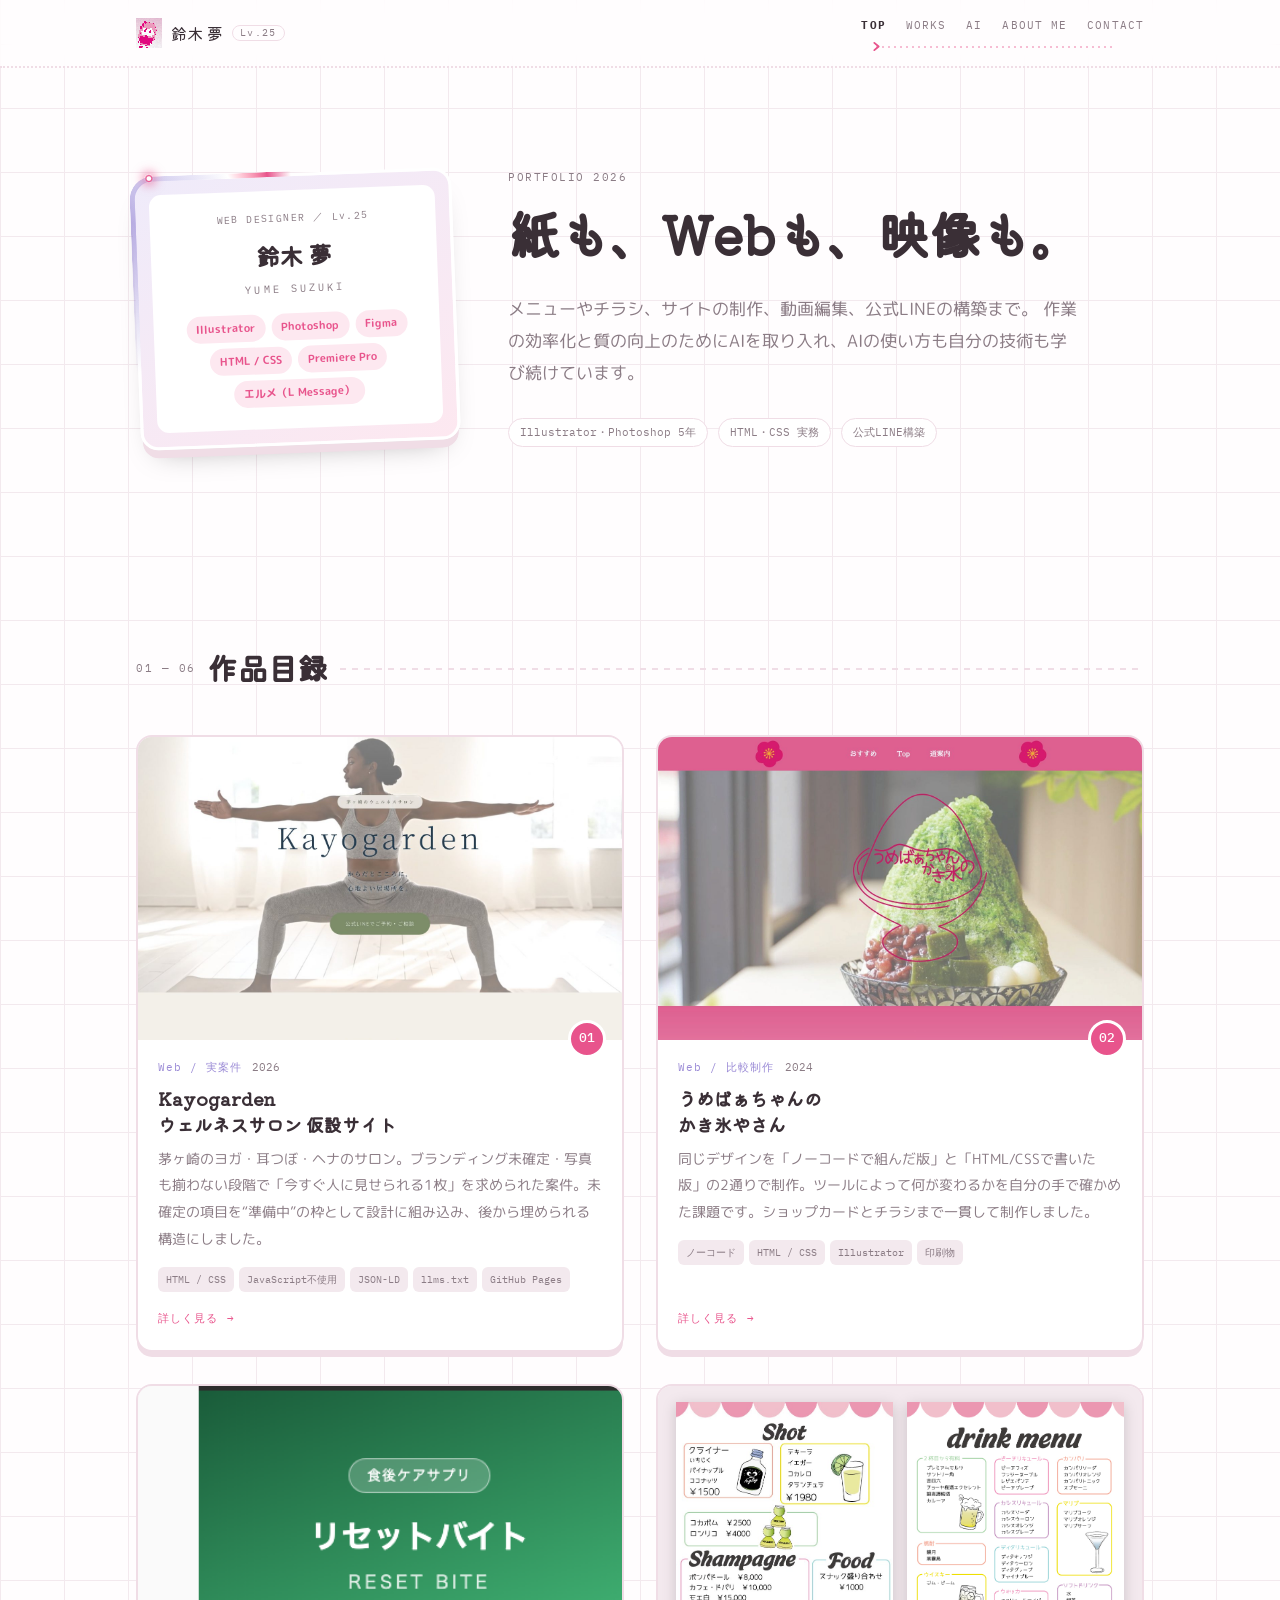
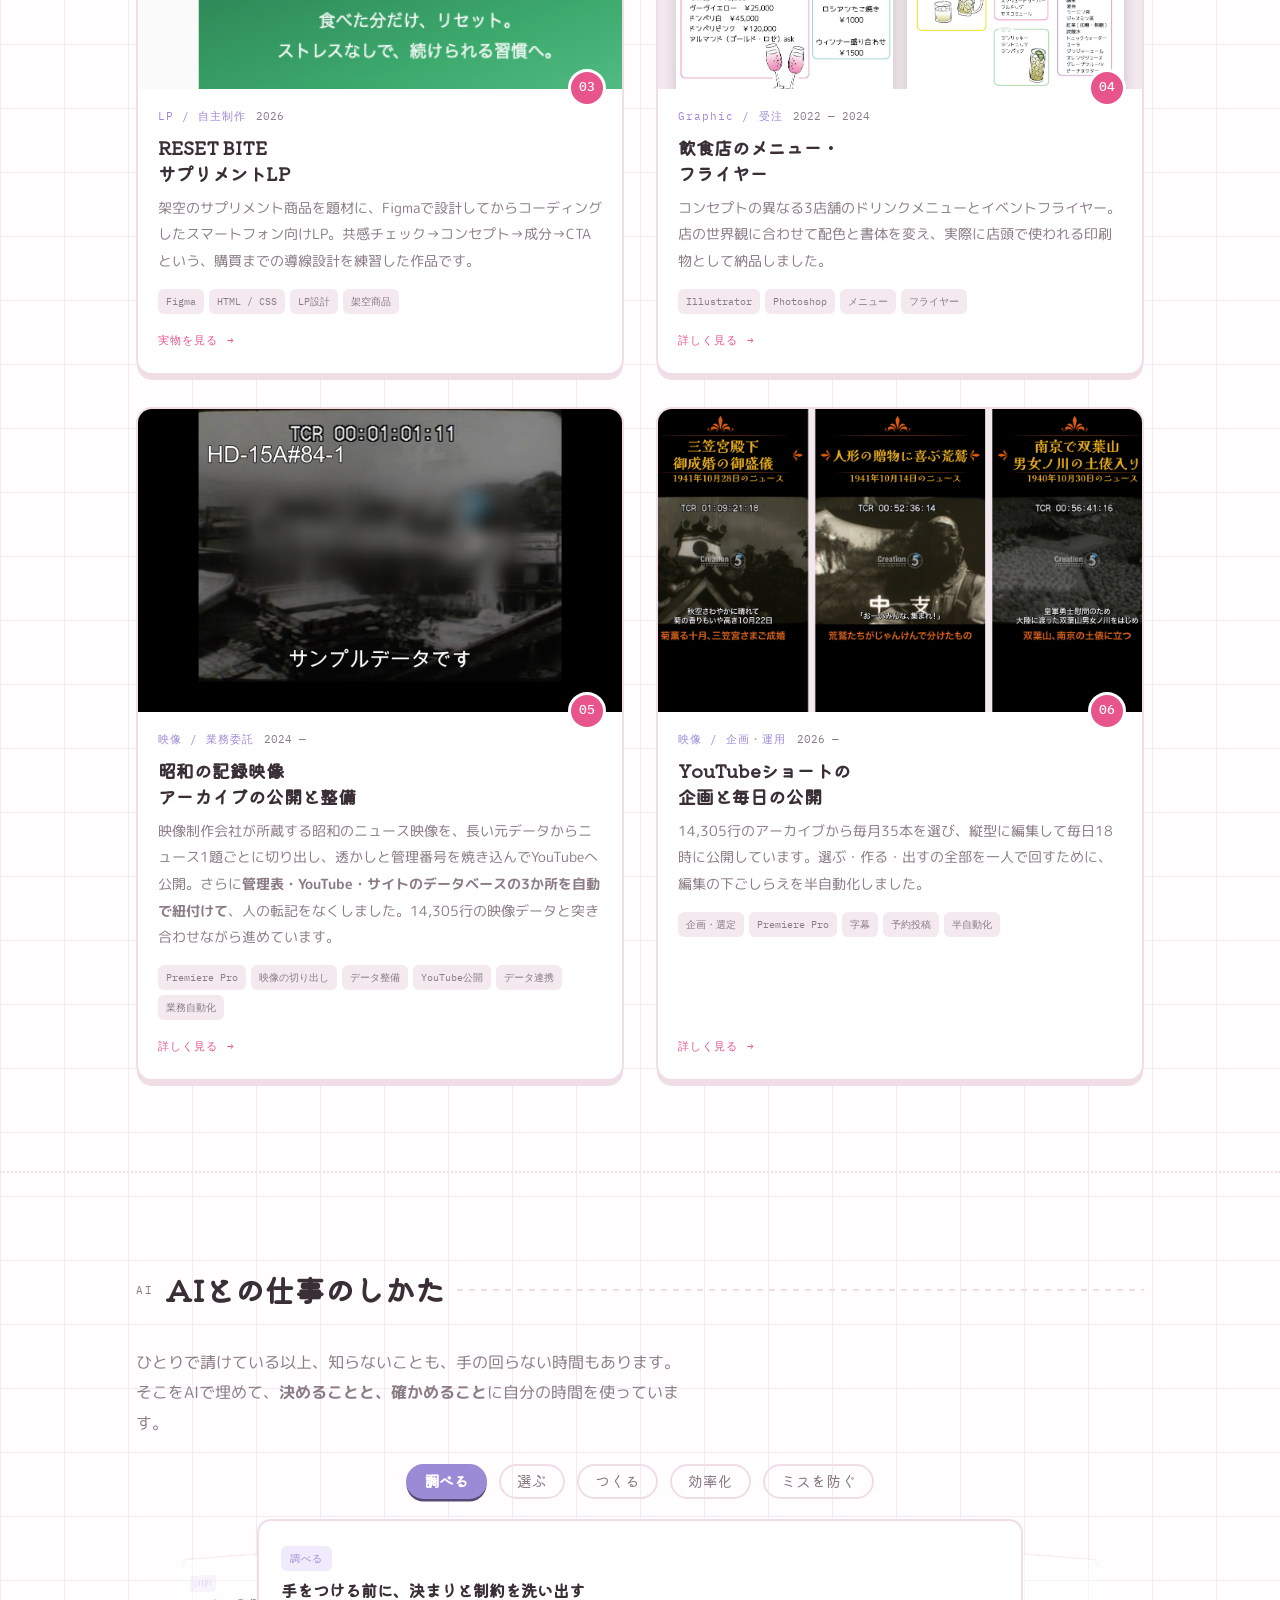
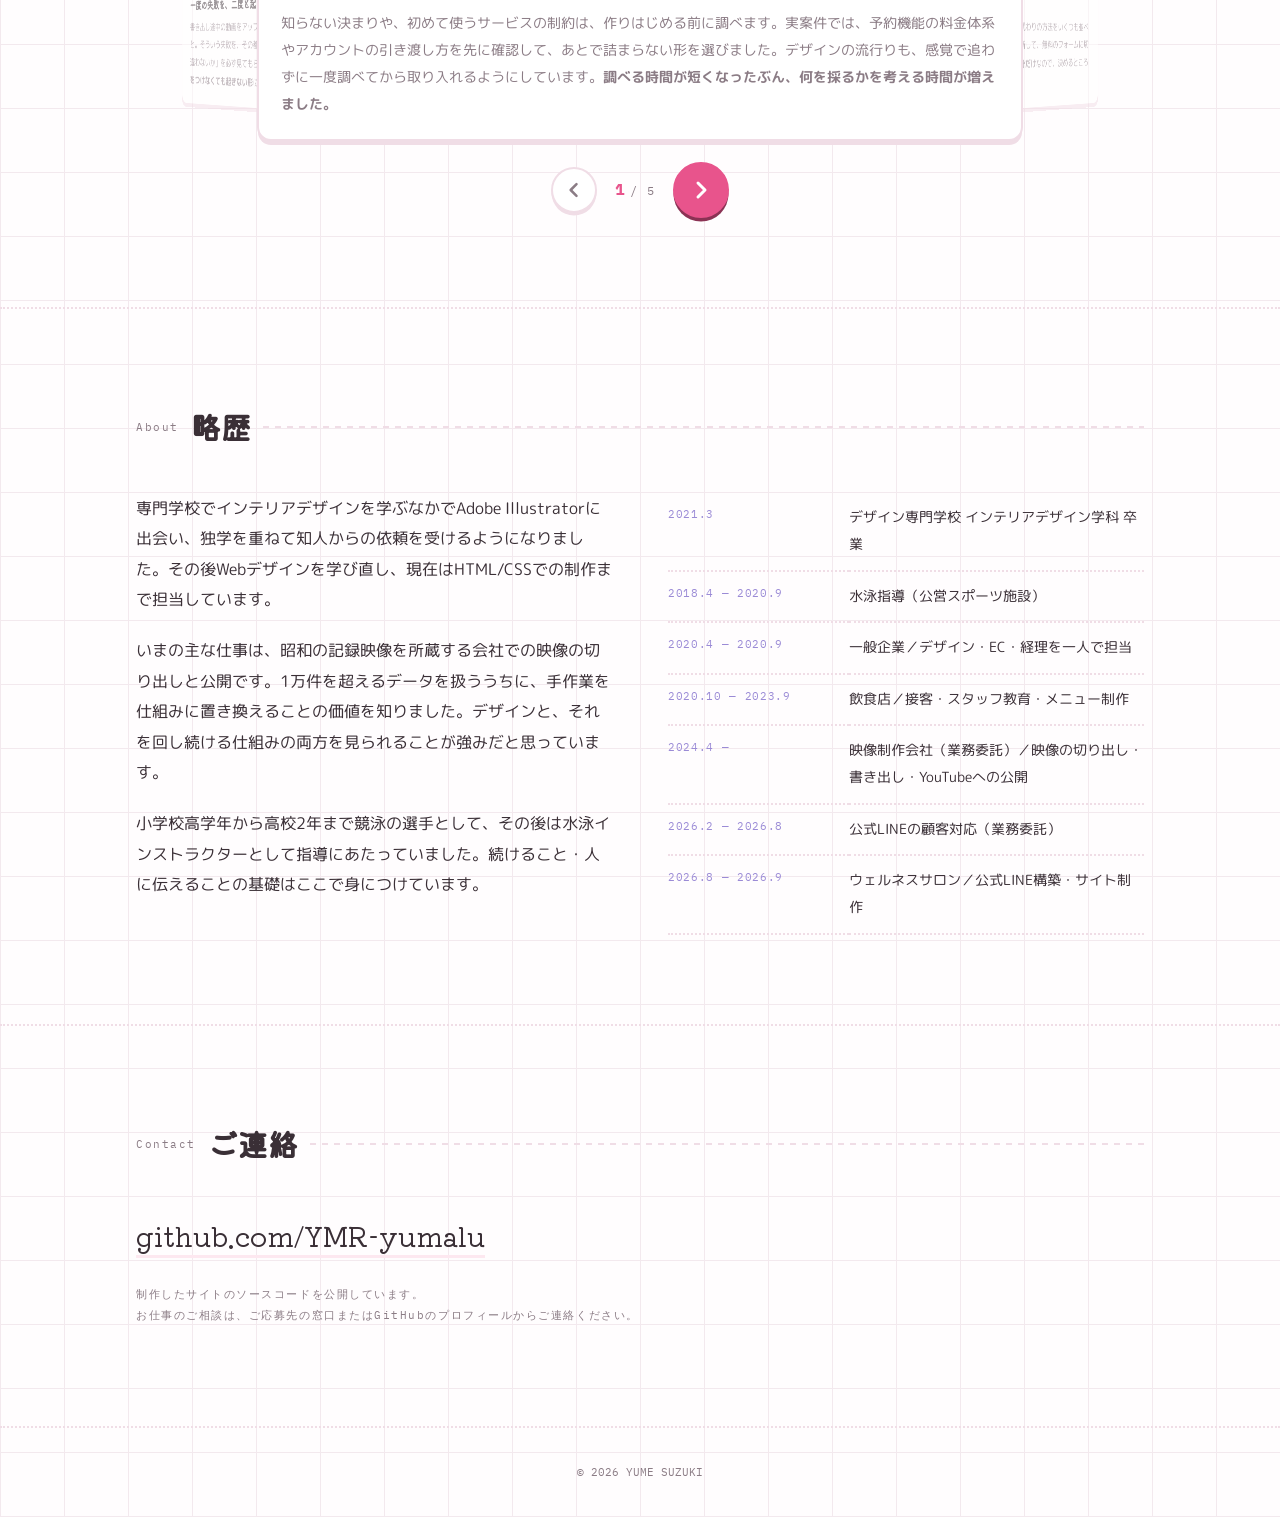
==== commit 960e0a1c: "略歴から個人を特定しやすい固有名詞を外す 学校名・在籍企業名・施設名・取引先名を業種の表記に置き換えた。 在籍期間と業種の組み合わせから個人が絞り込めるため。 構造化データ（JSON-LD）の alu" ====
--- a/index.html
+++ b/index.html
@@ -2,6 +2,14 @@
 <html lang="ja">
 <head>
 <meta charset="UTF-8">
+<!-- アクセス解析（Google アナリティクス） -->
+<script async src="https://www.googletagmanager.com/gtag/js?id=G-JZ1YC4CE18"></script>
+<script>
+  window.dataLayer = window.dataLayer || [];
+  function gtag(){dataLayer.push(arguments);}
+  gtag("js", new Date());
+  gtag("config", "G-JZ1YC4CE18");
+</script>
 <meta name="viewport" content="width=device-width, initial-scale=1">
 <title>鈴木夢 ポートフォリオ｜Webデザイナー</title>
 <meta name="description" content="Webデザイナー鈴木夢の作品目録。実案件のサイト制作、LP、グラフィック、昭和の記録映像アーカイブの公開まで。">
@@ -27,8 +35,7 @@
     "name":"鈴木 夢",
     "alternateName":"Yume Suzuki",
     "jobTitle":"Webデザイナー",
-    "knowsAbout":["Webデザイン","HTML","CSS","Adobe Illustrator","Adobe Photoshop","Adobe Premiere Pro","Figma","LINE公式アカウント構築","動画編集","映像アーカイブ"],
-    "alumniOf":{"@type":"CollegeOrUniversity","name":"町田デザイン専門学校"}
+    "knowsAbout":["Webデザイン","HTML","CSS","Adobe Illustrator","Adobe Photoshop","Adobe Premiere Pro","Figma","LINE公式アカウント構築","動画編集","映像アーカイブ"]
   }
 }
 </script>
@@ -315,13 +322,13 @@
         <div>
           <table class="ledger">
             <tbody>
-              <tr><th>2021.3</th><td>町田デザイン専門学校 インテリアデザイン学科 卒業</td></tr>
-              <tr><th>2018.4 — 2020.9</th><td>水泳指導（横浜市営金沢プール ほか）</td></tr>
-              <tr><th>2020.4 — 2020.9</th><td>株式会社NEWLEVEL／デザイン・EC・経理を一人で担当</td></tr>
-              <tr><th>2020.10 — 2023.9</th><td>株式会社beehive／接客・スタッフ教育・メニュー制作</td></tr>
+              <tr><th>2021.3</th><td>デザイン専門学校 インテリアデザイン学科 卒業</td></tr>
+              <tr><th>2018.4 — 2020.9</th><td>水泳指導（公営スポーツ施設）</td></tr>
+              <tr><th>2020.4 — 2020.9</th><td>一般企業／デザイン・EC・経理を一人で担当</td></tr>
+              <tr><th>2020.10 — 2023.9</th><td>飲食店／接客・スタッフ教育・メニュー制作</td></tr>
               <tr><th>2024.4 —</th><td>映像制作会社（業務委託）／映像の切り出し・書き出し・YouTubeへの公開</td></tr>
-              <tr><th>2026.2 — 2026.8</th><td>ForestDali／公式LINE顧客対応</td></tr>
-              <tr><th>2026.8 — 2026.9</th><td>Kayo Garden／公式LINE構築・サイト制作</td></tr>
+              <tr><th>2026.2 — 2026.8</th><td>公式LINEの顧客対応（業務委託）</td></tr>
+              <tr><th>2026.8 — 2026.9</th><td>ウェルネスサロン／公式LINE構築・サイト制作</td></tr>
             </tbody>
           </table>
         </div>
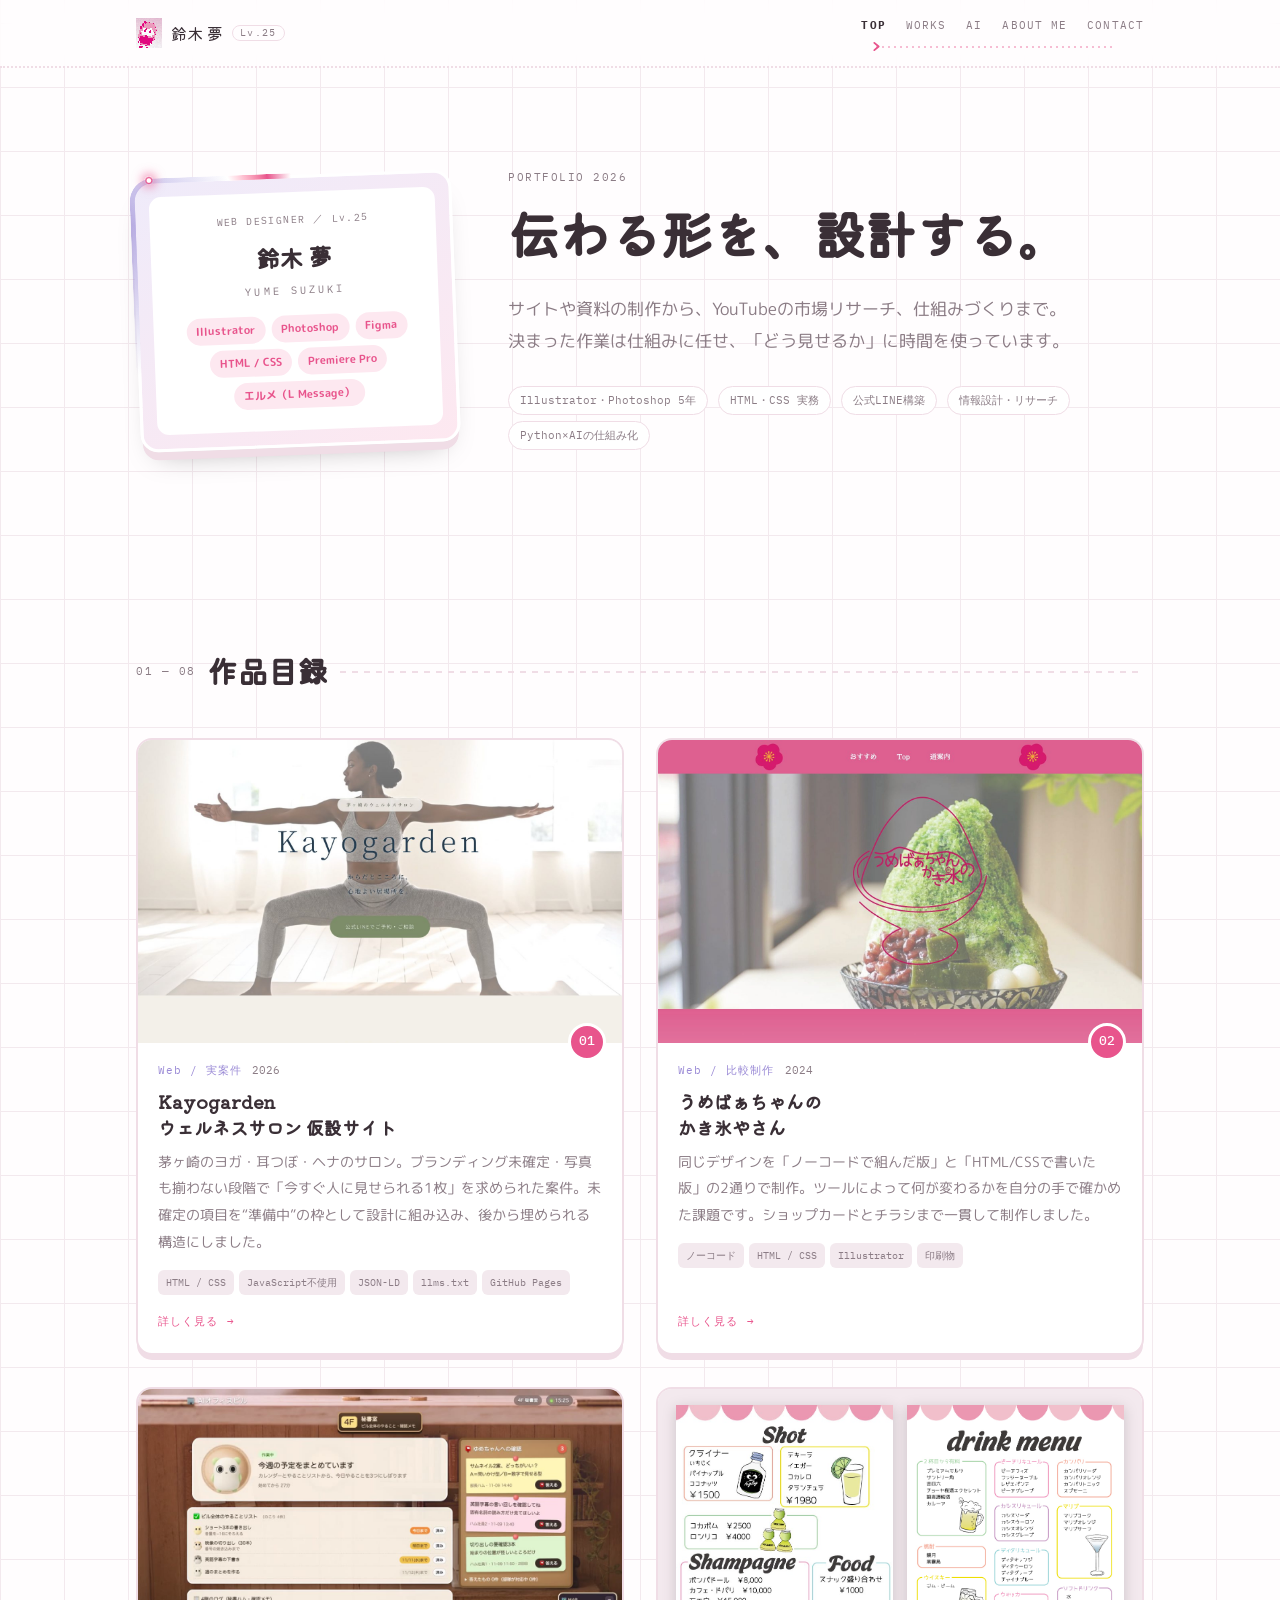
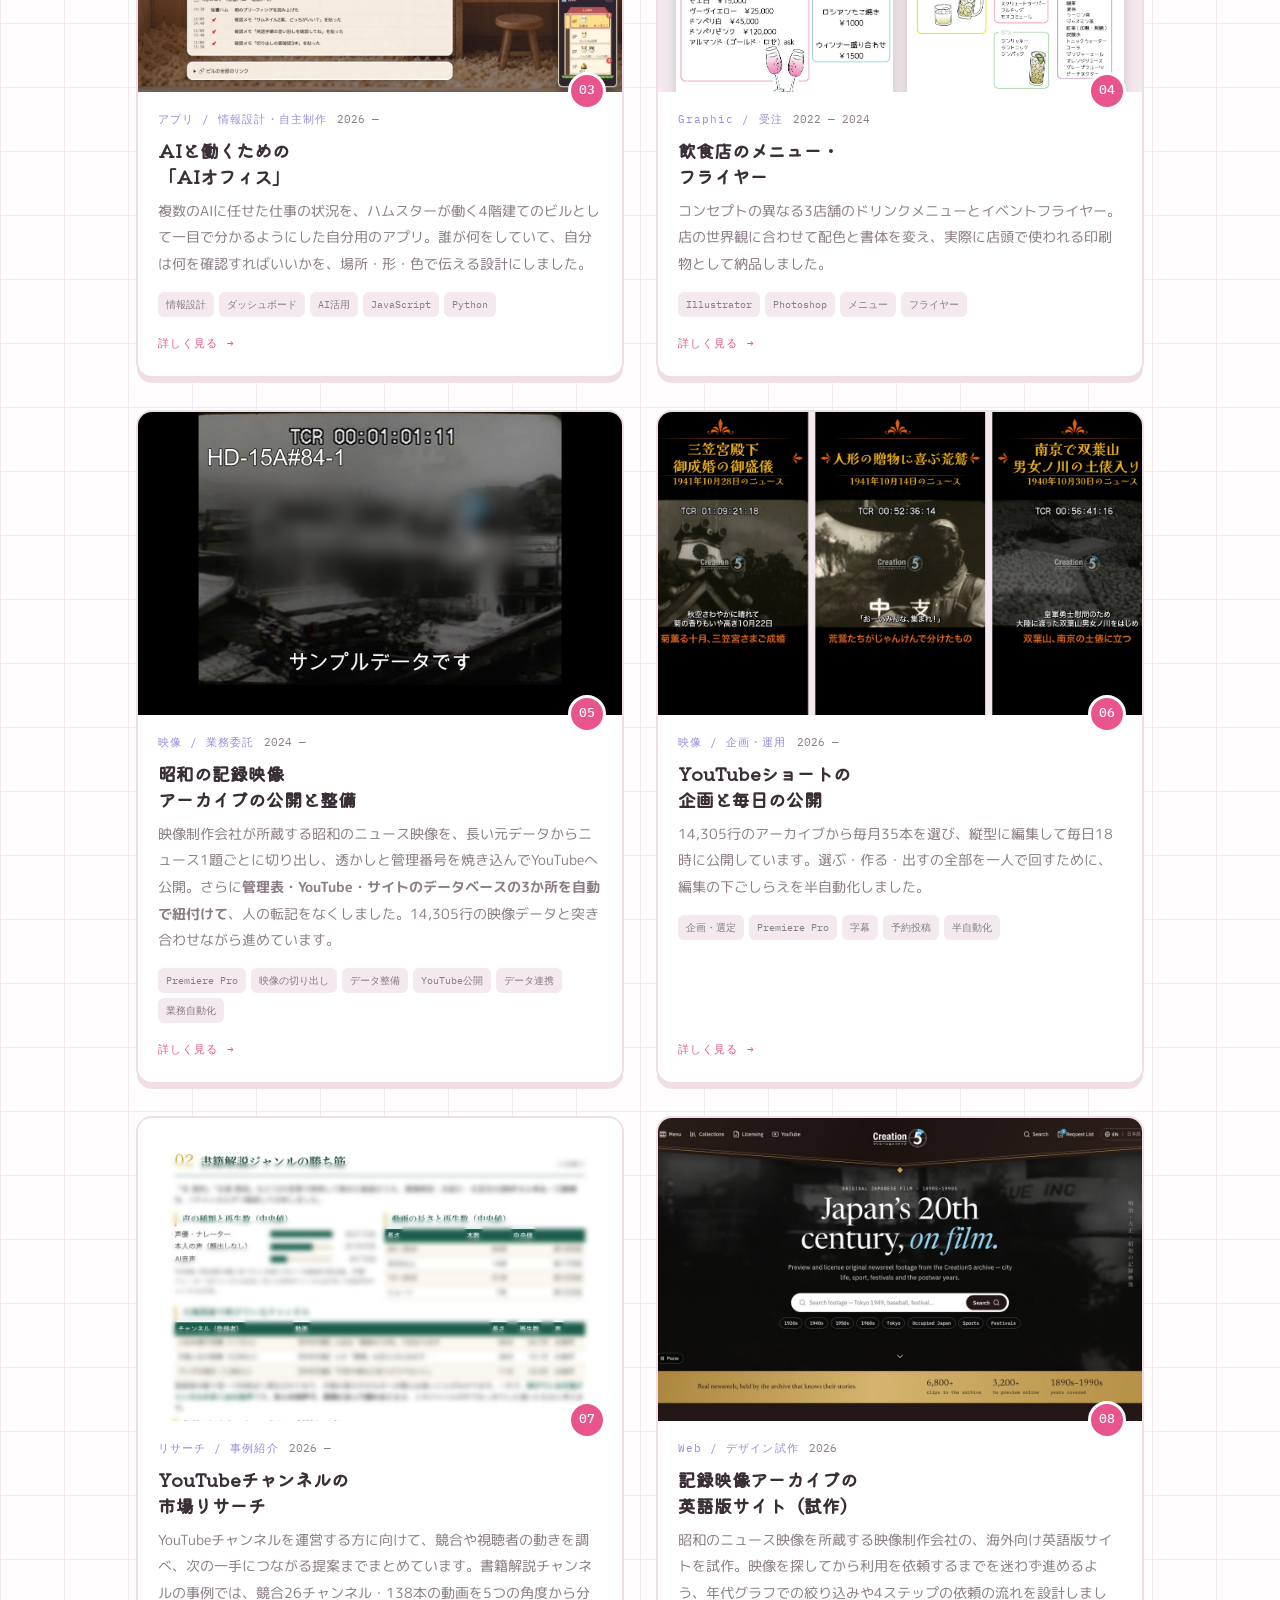
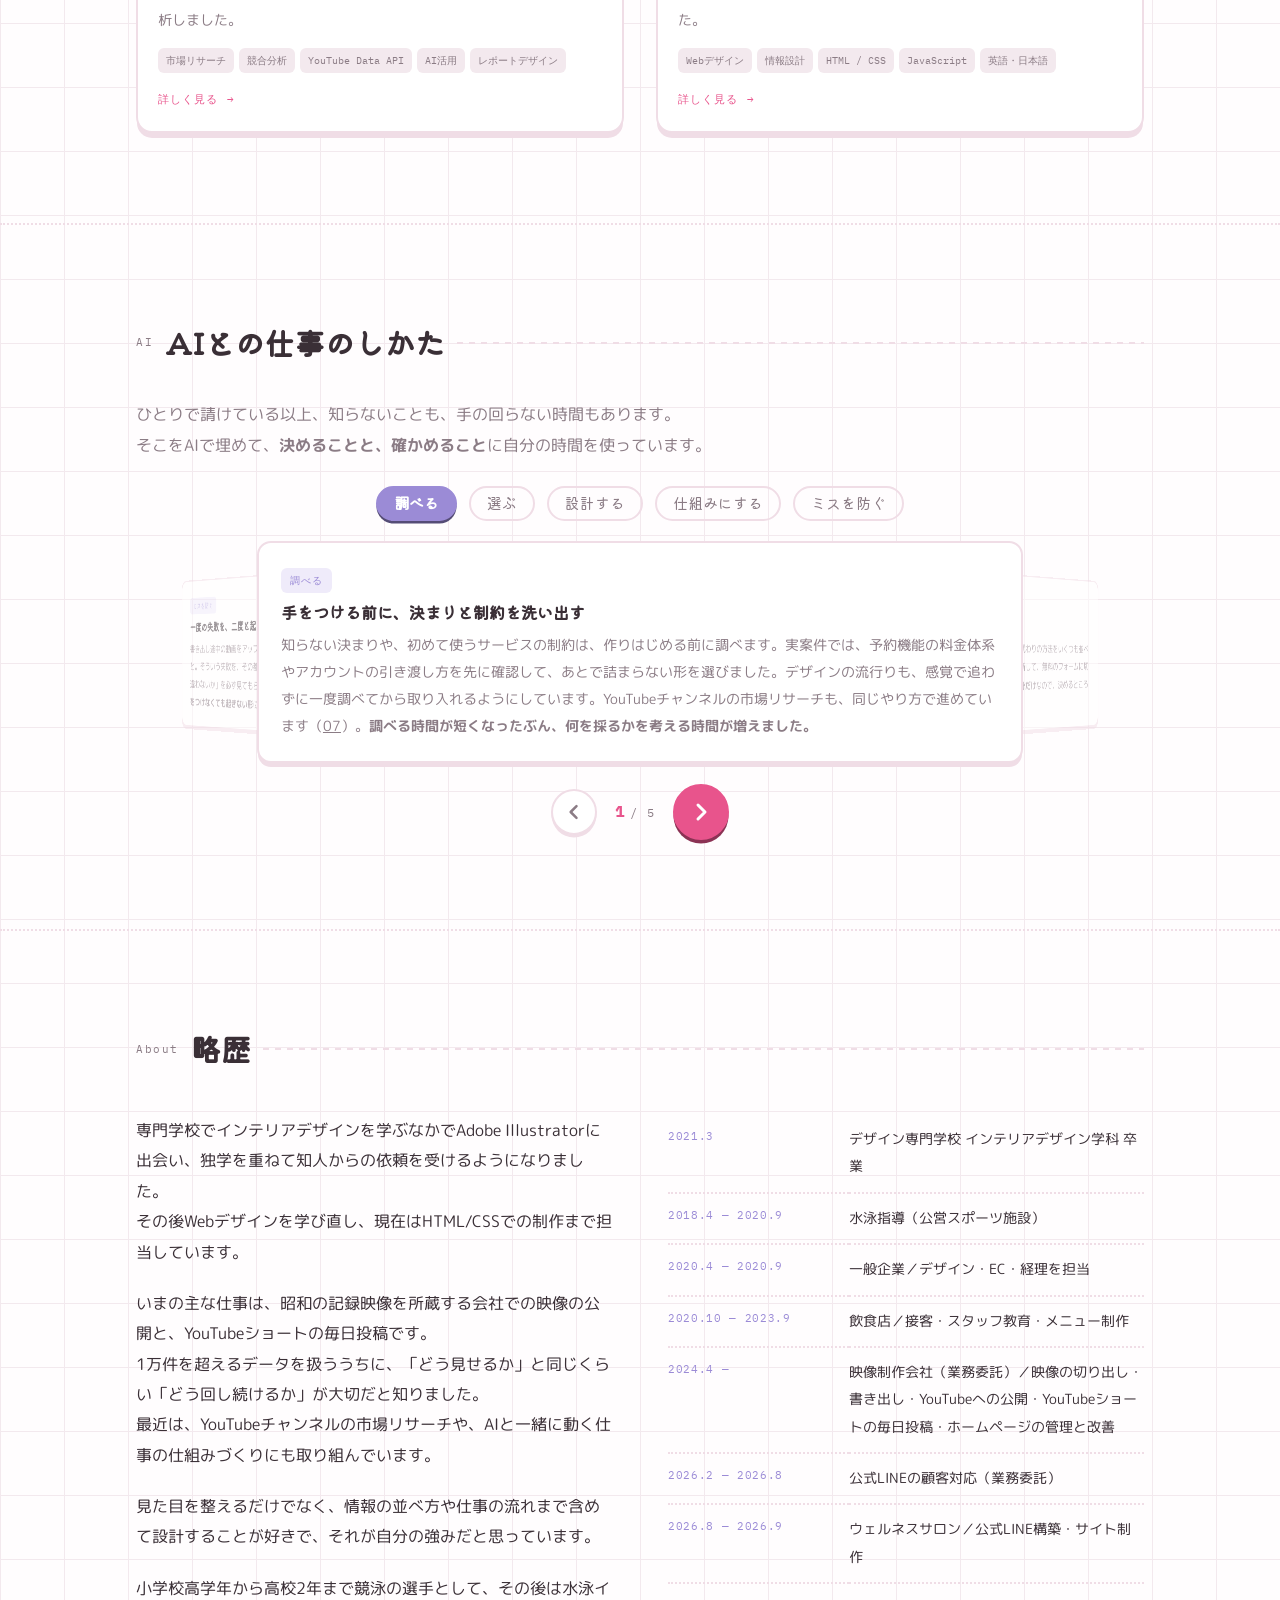
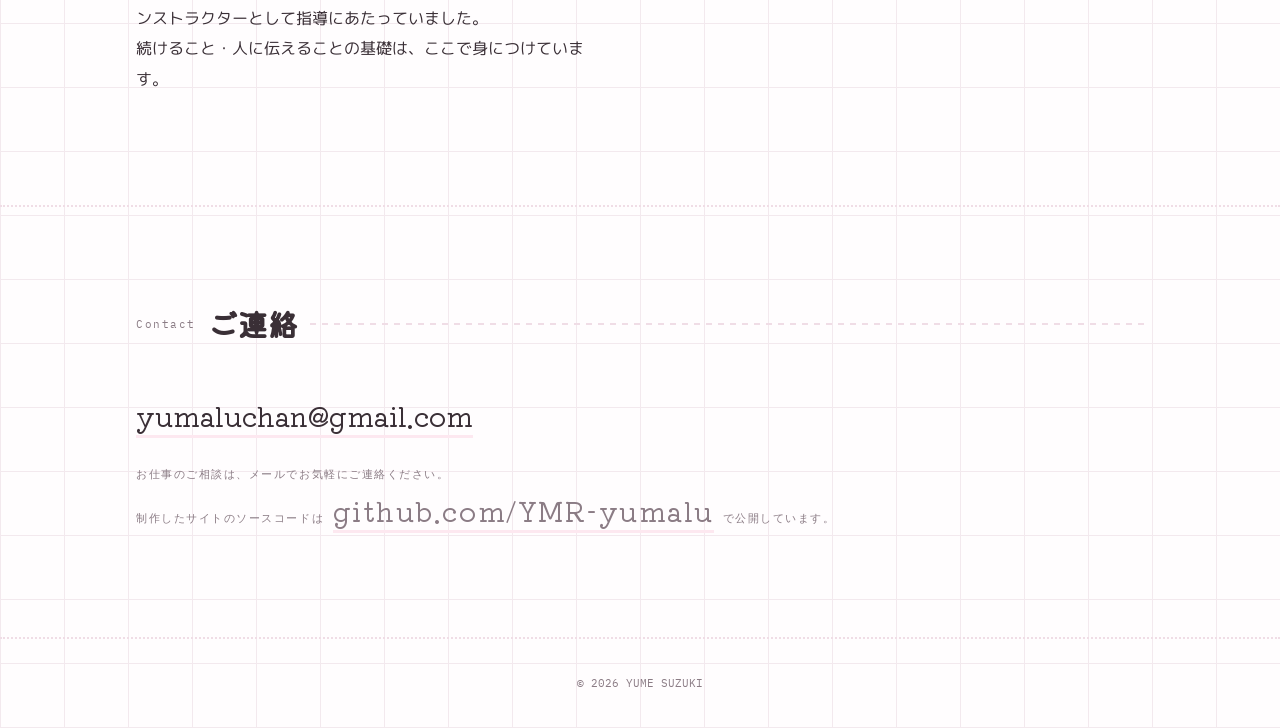
==== commit 0303524b: "作品を追加（市場リサーチ・英語版サイト・AIオフィス）、見出しと略歴を更新 - 07 YouTubeチャンネルの市場リサーチ、08 記録映像アーカイブの英語版サイト（試作）を追加 - 03 を RES" ====
--- a/index.html
+++ b/index.html
@@ -12,10 +12,10 @@
 </script>
 <meta name="viewport" content="width=device-width, initial-scale=1">
 <title>鈴木夢 ポートフォリオ｜Webデザイナー</title>
-<meta name="description" content="Webデザイナー鈴木夢の作品目録。実案件のサイト制作、LP、グラフィック、昭和の記録映像アーカイブの公開まで。">
+<meta name="description" content="Webデザイナー鈴木夢の作品目録。実案件のサイト制作から、YouTubeの市場リサーチ、AIと動く業務の仕組みづくり、昭和の記録映像アーカイブの公開まで。">
 <meta property="og:type" content="profile">
 <meta property="og:title" content="鈴木夢 ポートフォリオ｜Webデザイナー">
-<meta property="og:description" content="紙も、Webも、映像も。Webデザイナー鈴木夢の作品目録。">
+<meta property="og:description" content="伝わる形を、設計する。Webデザイナー鈴木夢の作品目録。">
 <link rel="canonical" href="https://ymr-yumalu.github.io/">
 <meta property="og:url" content="https://ymr-yumalu.github.io/">
 <meta property="og:image" content="https://ymr-yumalu.github.io/img/ogp.png">
@@ -35,7 +35,7 @@
     "name":"鈴木 夢",
     "alternateName":"Yume Suzuki",
     "jobTitle":"Webデザイナー",
-    "knowsAbout":["Webデザイン","HTML","CSS","Adobe Illustrator","Adobe Photoshop","Adobe Premiere Pro","Figma","LINE公式アカウント構築","動画編集","映像アーカイブ"]
+    "knowsAbout":["Webデザイン","HTML","CSS","Adobe Illustrator","Adobe Photoshop","Adobe Premiere Pro","Figma","LINE公式アカウント構築","動画編集","映像アーカイブ","情報設計","市場リサーチ","Python","業務の自動化","AI活用"]
   }
 }
 </script>
@@ -96,15 +96,17 @@
 
         <div>
           <p class="eyebrow">PORTFOLIO 2026</p>
-          <h1>紙も、Webも、映像も。</h1>
+          <h1>伝わる形を、設計する。</h1>
           <p class="lead">
-            メニューやチラシ、サイトの制作、動画編集、公式LINEの構築まで。
-            作業の効率化と質の向上のためにAIを取り入れ、AIの使い方も自分の技術も学び続けています。
+            サイトや資料の制作から、YouTubeの市場リサーチ、仕組みづくりまで。<br>
+            決まった作業は仕組みに任せ、「どう見せるか」に時間を使っています。
           </p>
           <p class="meta">
             <span>Illustrator・Photoshop 5年</span>
             <span>HTML・CSS 実務</span>
             <span>公式LINE構築</span>
+            <span>情報設計・リサーチ</span>
+            <span>Python×AIの仕組み化</span>
           </p>
         </div>
 
@@ -116,7 +118,7 @@
   <section class="section" id="works">
     <div class="wrap">
       <div class="section-head">
-        <p class="eyebrow">01 — 06</p>
+        <p class="eyebrow">01 — 08</p>
         <h2>作品目録</h2>
       </div>
 
@@ -156,20 +158,20 @@
           </div>
         </a>
 
-        <a class="work" href="works/reset-bite.html">
-          <div class="work-fig pan">
-            <img src="img/reset-bite.png" alt="RESET BITE LPの画面" loading="lazy">
+        <a class="work" href="works/ai-office.html">
+          <div class="work-fig">
+            <img src="img/ai-office.jpg" alt="AIオフィスの4階・秘書室の画面" loading="lazy">
           </div>
           <div class="work-body">
             <div class="work-index">
               <span class="num">03</span>
-              <span class="cat">LP / 自主制作</span>
-              <span class="year">2026</span>
-            </div>
-            <h3>RESET BITE<br>サプリメントLP</h3>
-            <p>架空のサプリメント商品を題材に、Figmaで設計してからコーディングしたスマートフォン向けLP。共感チェック→コンセプト→成分→CTAという、購買までの導線設計を練習した作品です。</p>
-            <ul class="tags"><li>Figma</li><li>HTML / CSS</li><li>LP設計</li><li>架空商品</li></ul>
-            <span class="more">実物を見る →</span>
+              <span class="cat">アプリ / 情報設計・自主制作</span>
+              <span class="year">2026 —</span>
+            </div>
+            <h3>AIと働くための<br>「AIオフィス」</h3>
+            <p>複数のAIに任せた仕事の状況を、ハムスターが働く4階建てのビルとして一目で分かるようにした自分用のアプリ。誰が何をしていて、自分は何を確認すればいいかを、場所・形・色で伝える設計にしました。</p>
+            <ul class="tags"><li>情報設計</li><li>ダッシュボード</li><li>AI活用</li><li>JavaScript</li><li>Python</li></ul>
+            <span class="more">詳しく見る →</span>
           </div>
         </a>
 
@@ -221,6 +223,39 @@
             <h3>YouTubeショートの<br>企画と毎日の公開</h3>
             <p>14,305行のアーカイブから毎月35本を選び、縦型に編集して毎日18時に公開しています。選ぶ・作る・出すの全部を一人で回すために、編集の下ごしらえを半自動化しました。</p>
             <ul class="tags"><li>企画・選定</li><li>Premiere Pro</li><li>字幕</li><li>予約投稿</li><li>半自動化</li></ul>
+            <span class="more">詳しく見る →</span>
+          </div>
+        </a>
+        <a class="work" href="works/research.html">
+          <div class="work-fig">
+            <img src="img/research.jpg" alt="納品したリサーチレポートの1ページ。見出し以外はぼかしてある" loading="lazy" style="object-position:top">
+          </div>
+          <div class="work-body">
+            <div class="work-index">
+              <span class="num">07</span>
+              <span class="cat">リサーチ / 事例紹介</span>
+              <span class="year">2026 —</span>
+            </div>
+            <h3>YouTubeチャンネルの<br>市場リサーチ</h3>
+            <p>YouTubeチャンネルを運営する方に向けて、競合や視聴者の動きを調べ、次の一手につながる提案までまとめています。書籍解説チャンネルの事例では、競合26チャンネル・138本の動画を5つの角度から分析しました。</p>
+            <ul class="tags"><li>市場リサーチ</li><li>競合分析</li><li>YouTube Data API</li><li>AI活用</li><li>レポートデザイン</li></ul>
+            <span class="more">詳しく見る →</span>
+          </div>
+        </a>
+
+        <a class="work" href="works/c5-english.html">
+          <div class="work-fig">
+            <img src="img/c5-en.jpg" alt="記録映像アーカイブの英語版サイトのトップ画面" loading="lazy">
+          </div>
+          <div class="work-body">
+            <div class="work-index">
+              <span class="num">08</span>
+              <span class="cat">Web / デザイン試作</span>
+              <span class="year">2026</span>
+            </div>
+            <h3>記録映像アーカイブの<br>英語版サイト（試作）</h3>
+            <p>昭和のニュース映像を所蔵する映像制作会社の、海外向け英語版サイトを試作。映像を探してから利用を依頼するまでを迷わず進めるよう、年代グラフでの絞り込みや4ステップの依頼の流れを設計しました。</p>
+            <ul class="tags"><li>Webデザイン</li><li>情報設計</li><li>HTML / CSS</li><li>JavaScript</li><li>英語・日本語</li></ul>
             <span class="more">詳しく見る →</span>
           </div>
         </a>
@@ -236,8 +271,8 @@
         <p class="eyebrow">AI</p>
         <h2>AIとの仕事のしかた</h2>
       </div>
-      <p class="lead" style="max-width:34em; color:var(--ink-2); margin-top:-.6em">
-        ひとりで請けている以上、知らないことも、手の回らない時間もあります。
+      <p class="lead" style="max-width:40em; color:var(--ink-2); margin-top:-.6em">
+        ひとりで請けている以上、知らないことも、手の回らない時間もあります。<br>
         そこをAIで埋めて、<strong>決めることと、確かめること</strong>に自分の時間を使っています。
       </p>
 
@@ -253,10 +288,10 @@
                   tabindex="-1">選ぶ<i class="spk" aria-hidden="true"></i></button>
           <button class="ai-tab" type="button" role="tab"
                   id="ai-t3" aria-controls="ai-p3" aria-selected="false"
-                  tabindex="-1">つくる<i class="spk" aria-hidden="true"></i></button>
+                  tabindex="-1">設計する<i class="spk" aria-hidden="true"></i></button>
           <button class="ai-tab" type="button" role="tab"
                   id="ai-t4" aria-controls="ai-p4" aria-selected="false"
-                  tabindex="-1">効率化<i class="spk" aria-hidden="true"></i></button>
+                  tabindex="-1">仕組みにする<i class="spk" aria-hidden="true"></i></button>
           <button class="ai-tab" type="button" role="tab"
                   id="ai-t5" aria-controls="ai-p5" aria-selected="false"
                   tabindex="-1">ミスを防ぐ<i class="spk" aria-hidden="true"></i></button>
@@ -267,7 +302,7 @@
                    id="ai-p1" aria-labelledby="ai-t1">
             <span class="badge">調べる</span>
             <h3>手をつける前に、決まりと制約を洗い出す</h3>
-            <p>知らない決まりや、初めて使うサービスの制約は、作りはじめる前に調べます。実案件では、予約機能の料金体系やアカウントの引き渡し方を先に確認して、あとで詰まらない形を選びました。デザインの流行りも、感覚で追わずに一度調べてから取り入れるようにしています。<strong>調べる時間が短くなったぶん、何を採るかを考える時間が増えました。</strong></p>
+            <p>知らない決まりや、初めて使うサービスの制約は、作りはじめる前に調べます。実案件では、予約機能の料金体系やアカウントの引き渡し方を先に確認して、あとで詰まらない形を選びました。デザインの流行りも、感覚で追わずに一度調べてから取り入れるようにしています。YouTubeチャンネルの市場リサーチも、同じやり方で進めています（<a href="works/research.html">07</a>）。<strong>調べる時間が短くなったぶん、何を採るかを考える時間が増えました。</strong></p>
           </article>
           <article class="ai-item to-right" role="tabpanel"
                    id="ai-p2" aria-labelledby="ai-t2" aria-hidden="true">
@@ -277,15 +312,15 @@
           </article>
           <article class="ai-item far-right" role="tabpanel"
                    id="ai-p3" aria-labelledby="ai-t3" aria-hidden="true">
-            <span class="badge">つくる</span>
-            <h3>方向と言葉は自分で決めて、書くところを任せる</h3>
-            <p>デザインの方向・構成・載せる言葉は自分で決めて、コードを書く部分をAIと一緒にやっています。このポートフォリオも、実案件のサイトもその作り方です。出来上がったものが表示崩れを起こしていないか、書き方のルールに沿っているかは、<strong>必ず自分の目で確認してから公開します。</strong></p>
+            <span class="badge">設計する</span>
+            <h3>AIにも、役割とルールを渡す</h3>
+            <p>AIには役割と階層を決めて仕事を渡し、ルールも「全員に共通のルール」「担当ごとの決まり」「作業の手順書」の3段に分けています（<a href="works/ai-office.html">03</a>）。必要なときは<strong>憲章（守ってほしい約束ごと）を読み込ませて、やりすぎや勝手な判断を防いで</strong>います。仕上がりの確認では、性格の違うAIを何人か用意して<strong>いろいろな方向から意見を出し合わせ、点数をつけてから</strong>、最後は自分が決めます。</p>
           </article>
           <article class="ai-item far-left" role="tabpanel"
                    id="ai-p4" aria-labelledby="ai-t4" aria-hidden="true">
-            <span class="badge">効率化</span>
-            <h3>同じ作業を二度やらない形にする</h3>
-            <p>手で繰り返していた作業は、気づいた時点で仕組みに置き換えています。映像の書き出しから記録までについての話は（<a href="works/archive.html">05</a>）に、毎日の投稿の下ごしらえを自動化した話は（<a href="works/shorts.html">06</a>）に書きました。自分用にも、朝にその日の予定を読み上げてくれる仕組みや、外出先から作業メモを送れる仕組みを作り、ミスや忘れを防いでいます。<strong>空いた時間は、デザインを考えることと、自動で終わった作業を確かめることに使っています。</strong></p>
+            <span class="badge">仕組みにする</span>
+            <h3>決まった作業はPythonに、判断はAIに</h3>
+            <p>手順が決まっている作業は、できる限りPythonで仕組み化し、AIには判断が必要なところだけを任せています。同じ処理がいつも同じ結果になるので<strong>情報が正確になり、AIに読ませる量も減ってトークンの使用量も抑えられます。</strong>映像の書き出しから記録までの話は（<a href="works/archive.html">05</a>）に、毎日の投稿の下ごしらえの話は（<a href="works/shorts.html">06</a>）に書きました。<strong>空いた時間は、何をどう見せるかを考えることと、自動で終わった作業を確かめることに使っています。</strong></p>
           </article>
           <article class="ai-item to-left" role="tabpanel"
                    id="ai-p5" aria-labelledby="ai-t5" aria-hidden="true">
@@ -315,18 +350,23 @@
       </div>
       <div class="cols">
         <div class="prose">
-          <p>専門学校でインテリアデザインを学ぶなかでAdobe Illustratorに出会い、独学を重ねて知人からの依頼を受けるようになりました。その後Webデザインを学び直し、現在はHTML/CSSでの制作まで担当しています。</p>
-          <p>いまの主な仕事は、昭和の記録映像を所蔵する会社での映像の切り出しと公開です。1万件を超えるデータを扱ううちに、手作業を仕組みに置き換えることの価値を知りました。デザインと、それを回し続ける仕組みの両方を見られることが強みだと思っています。</p>
-          <p>小学校高学年から高校2年まで競泳の選手として、その後は水泳インストラクターとして指導にあたっていました。続けること・人に伝えることの基礎はここで身につけています。</p>
+          <p>専門学校でインテリアデザインを学ぶなかでAdobe Illustratorに出会い、独学を重ねて知人からの依頼を受けるようになりました。<br>
+          その後Webデザインを学び直し、現在はHTML/CSSでの制作まで担当しています。</p>
+          <p>いまの主な仕事は、昭和の記録映像を所蔵する会社での映像の公開と、YouTubeショートの毎日投稿です。<br>
+          1万件を超えるデータを扱ううちに、「どう見せるか」と同じくらい「どう回し続けるか」が大切だと知りました。<br>
+          最近は、YouTubeチャンネルの市場リサーチや、AIと一緒に動く仕事の仕組みづくりにも取り組んでいます。</p>
+          <p>見た目を整えるだけでなく、情報の並べ方や仕事の流れまで含めて設計することが好きで、それが自分の強みだと思っています。</p>
+          <p>小学校高学年から高校2年まで競泳の選手として、その後は水泳インストラクターとして指導にあたっていました。<br>
+          続けること・人に伝えることの基礎は、ここで身につけています。</p>
         </div>
         <div>
           <table class="ledger">
             <tbody>
               <tr><th>2021.3</th><td>デザイン専門学校 インテリアデザイン学科 卒業</td></tr>
               <tr><th>2018.4 — 2020.9</th><td>水泳指導（公営スポーツ施設）</td></tr>
-              <tr><th>2020.4 — 2020.9</th><td>一般企業／デザイン・EC・経理を一人で担当</td></tr>
+              <tr><th>2020.4 — 2020.9</th><td>一般企業／デザイン・EC・経理を担当</td></tr>
               <tr><th>2020.10 — 2023.9</th><td>飲食店／接客・スタッフ教育・メニュー制作</td></tr>
-              <tr><th>2024.4 —</th><td>映像制作会社（業務委託）／映像の切り出し・書き出し・YouTubeへの公開</td></tr>
+              <tr><th>2024.4 —</th><td>映像制作会社（業務委託）／映像の切り出し・書き出し・YouTubeへの公開・YouTubeショートの毎日投稿・ホームページの管理と改善</td></tr>
               <tr><th>2026.2 — 2026.8</th><td>公式LINEの顧客対応（業務委託）</td></tr>
               <tr><th>2026.8 — 2026.9</th><td>ウェルネスサロン／公式LINE構築・サイト制作</td></tr>
             </tbody>
@@ -343,10 +383,10 @@
         <p class="eyebrow">Contact</p>
         <h2>ご連絡</h2>
       </div>
-      <p><a href="https://github.com/YMR-yumalu" target="_blank" rel="noopener">github.com/YMR-yumalu</a></p>
+      <p><a href="mailto:yumaluchan@gmail.com">yumaluchan@gmail.com</a></p>
       <p class="eyebrow" style="margin-top:22px">
-        制作したサイトのソースコードを公開しています。<br>
-        お仕事のご相談は、ご応募先の窓口またはGitHubのプロフィールからご連絡ください。
+        お仕事のご相談は、メールでお気軽にご連絡ください。<br>
+        制作したサイトのソースコードは <a href="https://github.com/YMR-yumalu" target="_blank" rel="noopener">github.com/YMR-yumalu</a> で公開しています。
       </p>
     </div>
   </section>
